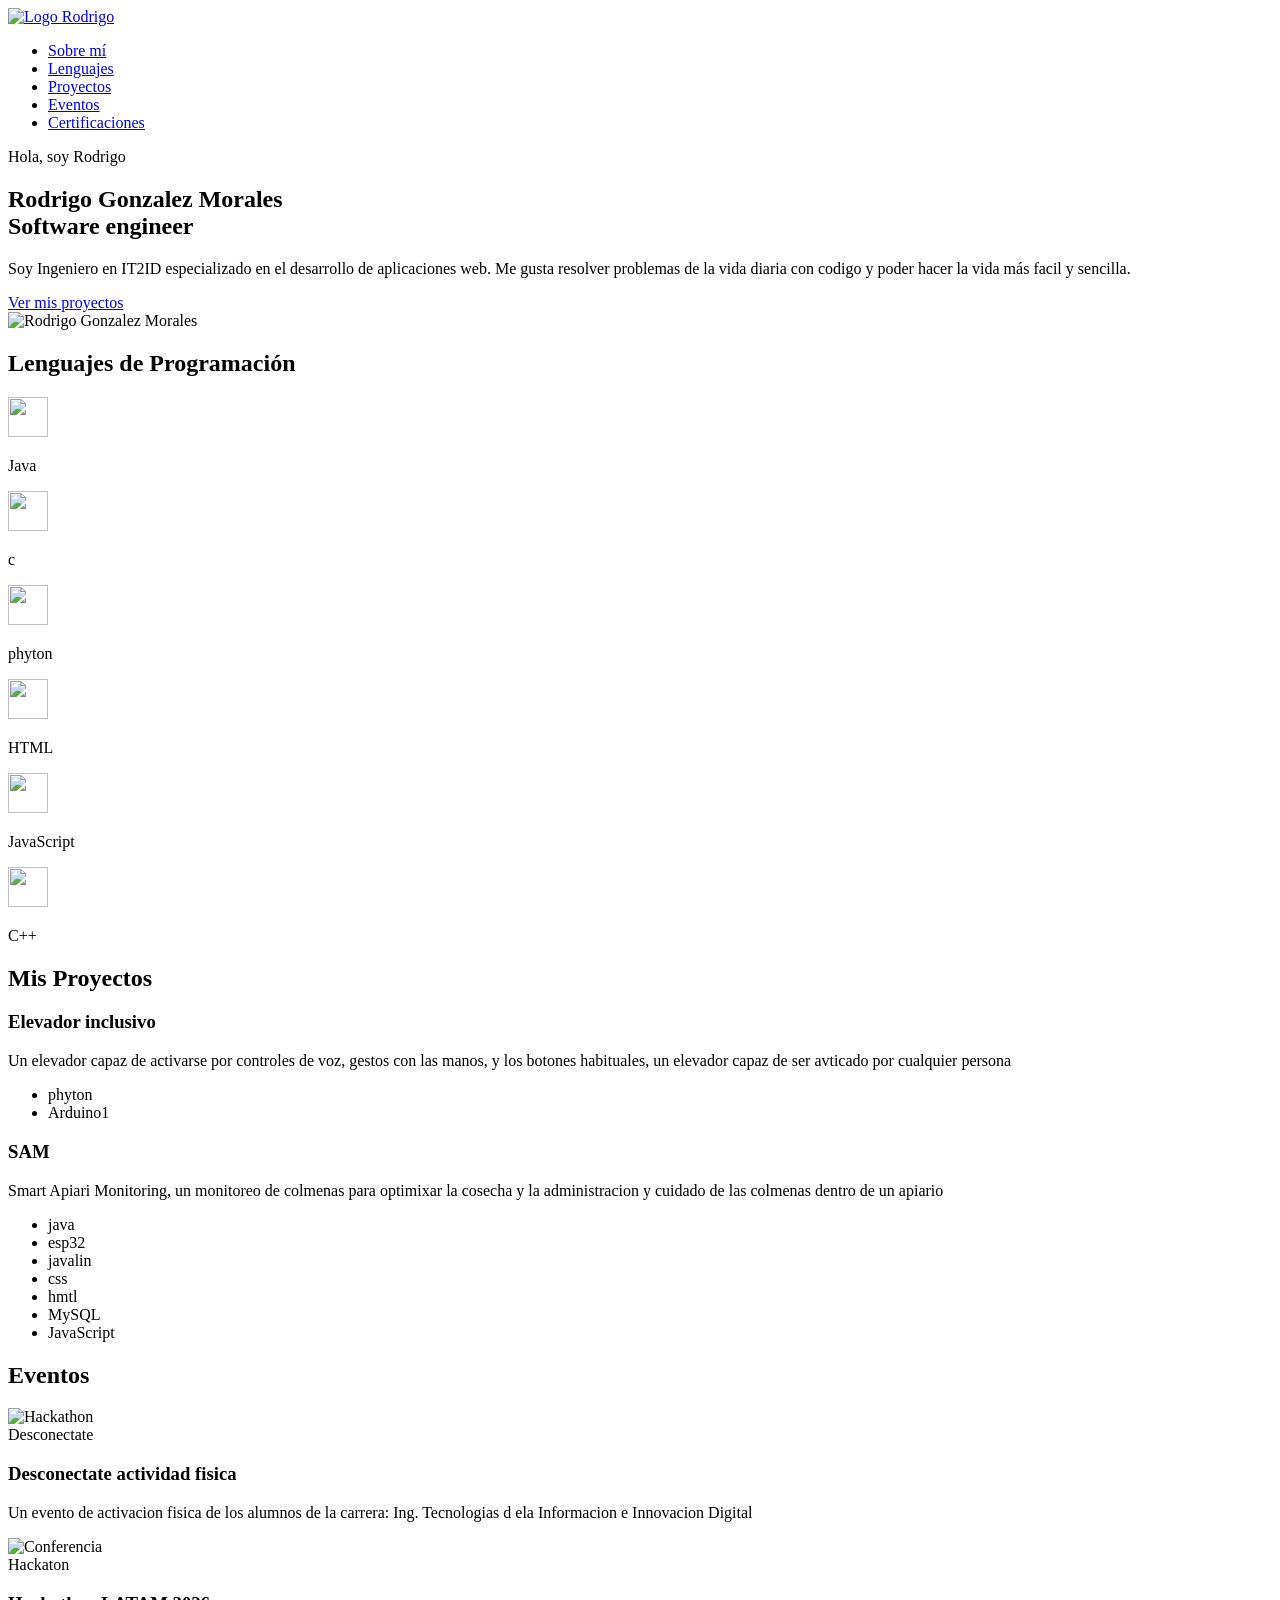
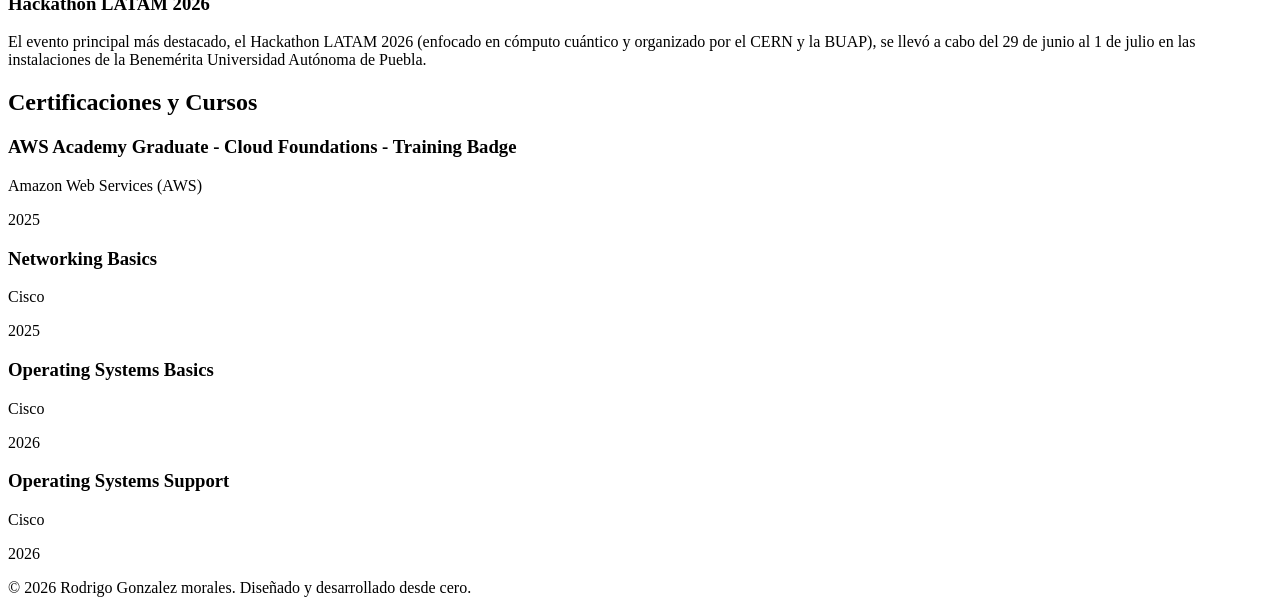
==== index.html @ cc357436 "para que funcione vercel" ====
<!DOCTYPE html>
<html lang="es">
<head>
    <meta charset="UTF-8">
    <meta name="viewport" content="width=device-width, initial-scale=1.0">
    <title>Pablo | Ingeniero en Sistemas</title>
    <link rel="stylesheet" href="../CSS/style.css">     
</head>
<body>

    <header>
        <nav class="nav-container">
            <a href="#" class="logo">
                <img src="../imagenes/Gemini_Generated_Image_tcnr0tcnr0tcnr0t.png" alt="Logo Rodrigo">
            </a>
            <ul class="nav-links">
                <li><a href="#sobre-mi">Sobre mí</a></li>
                <li><a href="#lenguajes">Lenguajes</a></li>
                <li><a href="#proyectos">Proyectos</a></li>
                <li><a href="#eventos">Eventos</a></li>
                <li><a href="#certificaciones">Certificaciones</a></li>
            </ul>
        </nav>
    </header>

    <section id="sobre-mi">
        <div class="sobre-mi-container">
            <div class="sobre-mi-texto">
                <p class="hero-sub">Hola, soy Rodrigo</p>
                <h1 class="hero-titulo">Rodrigo Gonzalez Morales<br>Software engineer</h1>
                <p class="hero-descripcion">
                    Soy Ingeniero en IT2ID especializado en el desarrollo de aplicaciones web. Me gusta resolver problemas de la vida diaria con codigo y poder hacer la vida más facil y sencilla.
                </p>
                <div>
                    <a href="#proyectos" class="btn-cta">Ver mis proyectos</a>
                </div>
            </div>
            
            <div class="sobre-mi-foto-wrapper">
                <div class="sobre-mi-foto-marco">
                    <img class="perfil-img" src="../imagenes/WhatsApp Image 2026-07-04 at 11.08.16 AM.jpeg" alt="Rodrigo Gonzalez Morales">
                </div>
            </div>
        </div>
    </section>

    <section id="lenguajes">
        <h2 class="titulo-seccion">Lenguajes de Programación</h2>
        <div class="skills-grid">
            <div class="skill-card">
                <img src="https://encrypted-tbn0.gstatic.com/images?q=tbn:ANd9GcTl7g3zW6LgVwFwBEseEulnRUMC0S-dK0Ft9VHE6eeG2g&s=10" alt="" width="40" height="40">
                <p>Java</p>
            </div>
            <div class="skill-card">
                <img src="https://upload.wikimedia.org/wikipedia/commons/1/19/C_Logo.png" alt="" width="40" height="40">
                <p>c</p>
            </div>
            <div class="skill-card">
                <img src="https://encrypted-tbn0.gstatic.com/images?q=tbn:ANd9GcQ9Ub56jwvdP6a5GLODWOdNf5m-d7QtrY2cC0GHf3qy4w&s=10" alt="" width="40" height="40">
                <p>phyton</p>
            </div>
            <div class="skill-card">
                <img src="https://icon2.cleanpng.com/20180614/xpb/kisspng-html5-video-web-development-cascading-style-sheets-social-developmnet-5b22567f7be971.3088426515289770235076.jpg" alt="" width="40" height="40">
                <p>HTML</p>
            </div>
            <div class="skill-card">
                <img src="https://icon2.cleanpng.com/20180810/ekz/11448a7a96ee808a3cdbaf0df9570976.webp" alt="" width="40" height="40">
                <p>JavaScript</p>
            </div>
            <div class="skill-card">
                <img src="https://encrypted-tbn0.gstatic.com/images?q=tbn:ANd9GcRqvcCDNirlmG2Jpn__oB0aakIRJJ1v7mKlabNovorEV7GA9IVYqbFXEdQ&s=10" alt="" width="40" height="40">
                <p>C++</p>
            </div>
            
        </div>
    </section>

    <section id="proyectos">
        <h2 class="titulo-seccion">Mis Proyectos</h2>
        <div class="proyectos-grid">
            <div class="proyecto-card">
                <div class="proyecto-info">
                    <h3 class="proyecto-titulo">Elevador inclusivo</h3>
                    <p class="proyecto-desc">Un elevador capaz de activarse por controles de voz, gestos con las manos, y los botones habituales, un elevador capaz de ser avticado por cualquier persona </p>
                    <ul class="proyecto-tech">
                        <li>phyton</li>
                        <li>Arduino1</li>
                    </ul>
                </div>
            </div>
            <div class="proyecto-card">
                <div class="proyecto-info">
                    <h3 class="proyecto-titulo">SAM</h3>
                    <p class="proyecto-desc">Smart Apiari Monitoring, un monitoreo de colmenas para optimixar la cosecha y la administracion y cuidado de las colmenas dentro de un apiario</p>
                    <ul class="proyecto-tech">
                        <li>java</li>
                        <li>esp32</li>
                        <li>javalin</li>
                        <li>css</li>
                        <li>hmtl</li>
                        <li>MySQL</li>
                        <li>JavaScript</li>
                    </ul>
                </div>
            </div>
        </div>
    </section>

    <section id="eventos">
        <h2 class="titulo-seccion">Eventos</h2>
        <div class="eventos-grid">
            <div class="evento-card">
                <div class="evento-contenedor-img">
                    <img class="evento-img" src="https://encrypted-tbn0.gstatic.com/images?q=tbn:ANd9GcTiPagULmo3qhof_WCLqH92sdyxYZMV1vGITYrQz64Ka9nwi-ul3U_QhUPL&s=10" alt="Hackathon">
                </div>
                <div class="evento-info">
                    <span class="evento-tag">Desconectate</span>
                    <h3 class="evento-titulo">Desconectate actividad fisica</h3>
                    <p class="evento-desc">Un evento de activacion fisica de los alumnos de la carrera: Ing. Tecnologias d ela Informacion e Innovacion Digital</p>
                </div>
            </div>
            <div class="evento-card">
                <div class="evento-contenedor-img">
                    <img class="evento-img" src="https://www.talent-network.org/wp-content/uploads/2025/02/tl-mx-25-stage-genius-arena-hackahton-banner-hd.jpg" alt="Conferencia">
                </div>
                <div class="evento-info">
                    <span class="evento-tag">Hackaton</span>
                    <h3 class="evento-titulo"> Hackathon LATAM 2026</h3>
                    <p class="evento-desc">El evento principal más destacado, el Hackathon LATAM 2026 (enfocado en cómputo cuántico y organizado por el CERN y la BUAP), se llevó a cabo del 29 de junio al 1 de julio en las instalaciones de la Benemérita Universidad Autónoma de Puebla.</p>
                </div>
            </div>
        </div>
    </section>

    <section id="certificaciones">
        <h2 class="titulo-seccion">Certificaciones y Cursos</h2>
        <div class="cert-lista">
            <div class="cert-item">
                <div class="cert-info">
                    <h3>AWS Academy Graduate - Cloud Foundations - Training Badge</h3>
                    <p>Amazon Web Services (AWS)</p>
                </div>
                <div class="cert-fecha">2025</div>
            </div>
            <div class="cert-item">
                <div class="cert-info">
                    <h3>Networking Basics</h3>
                    <p>Cisco</p>
                </div>
                <div class="cert-fecha">2025</div>
            </div>
            <div class="cert-item">
                <div class="cert-info">
                    <h3>Operating Systems Basics</h3>
                    <p>Cisco</p>
                </div>
                <div class="cert-fecha">2026</div>
            </div>
            <div class="cert-item">
                <div class="cert-info">
                    <h3>Operating Systems Support</h3>
                    <p>Cisco</p>
                </div>
                <div class="cert-fecha">2026</div>
            </div>
        </div>
    </section>

    <footer>
        <p>&copy; 2026 Rodrigo Gonzalez morales. Diseñado y desarrollado desde cero.</p>
    </footer>

</body>
</html>
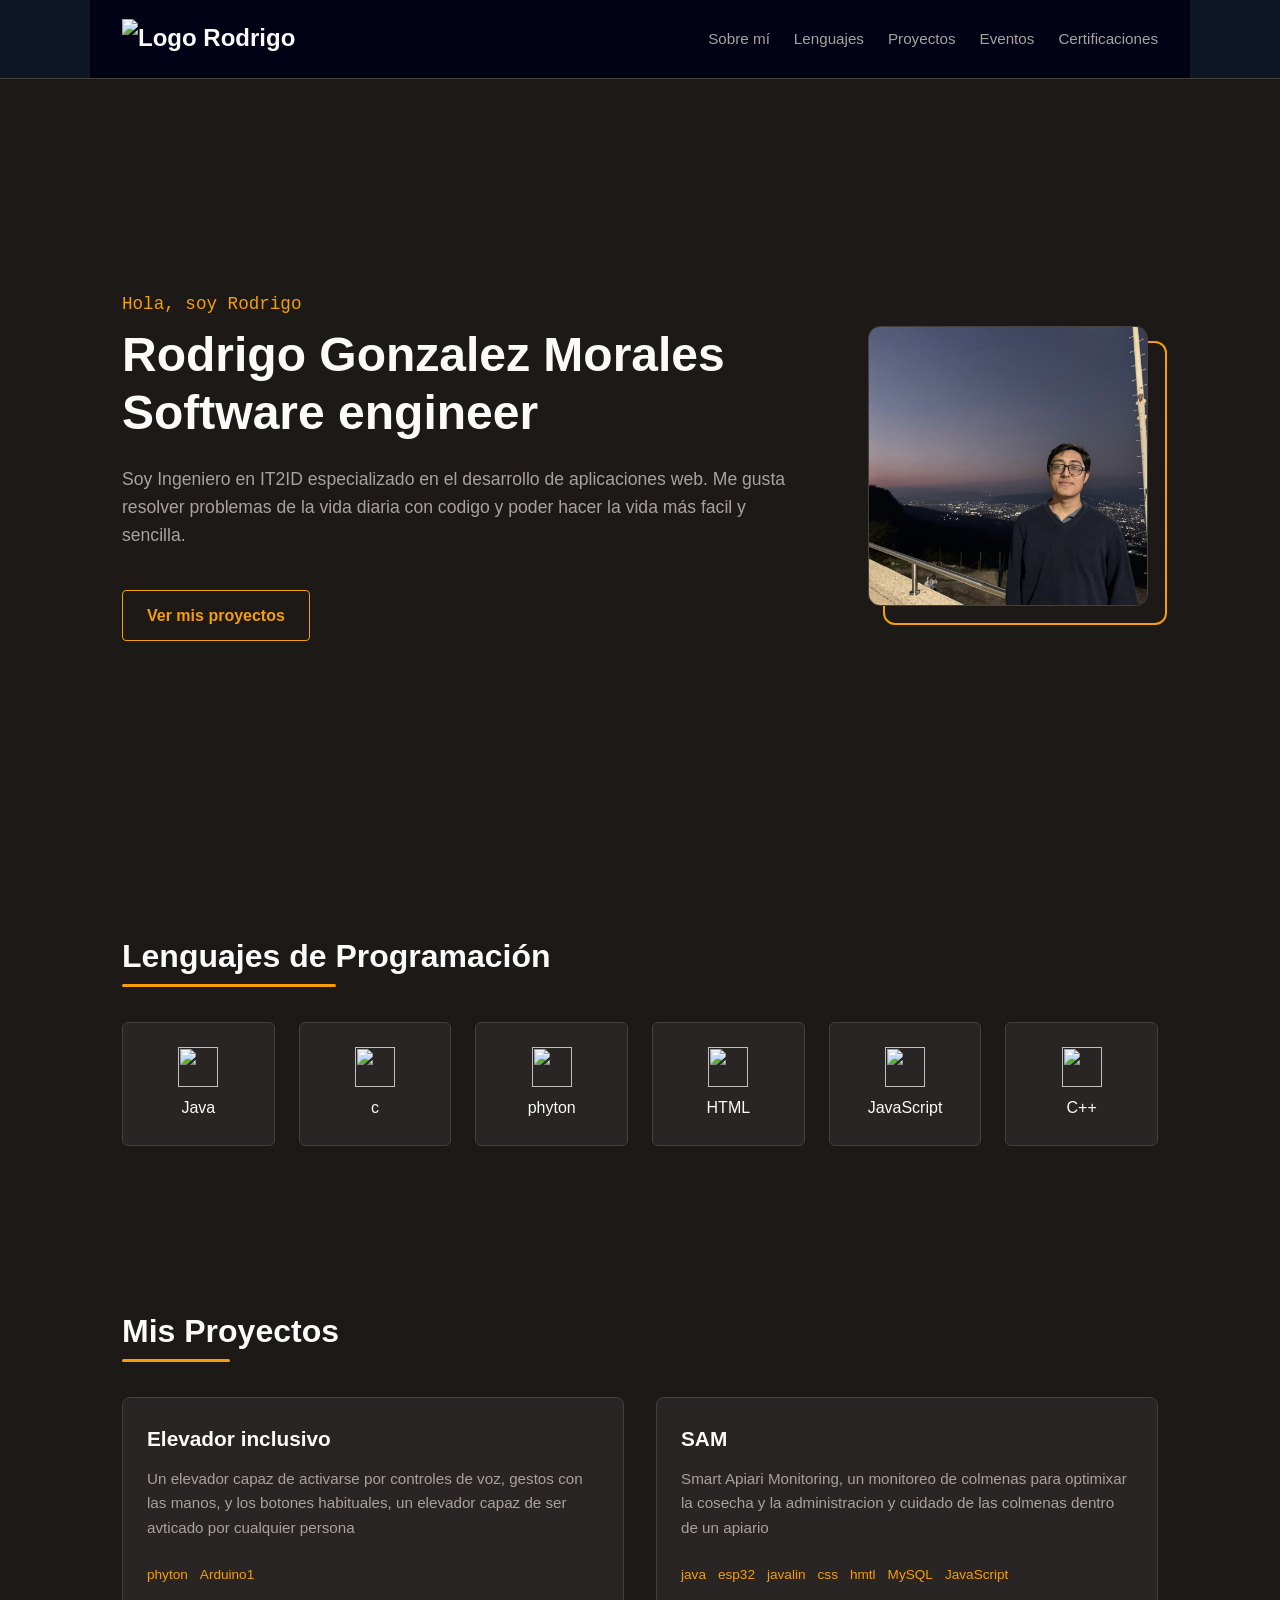
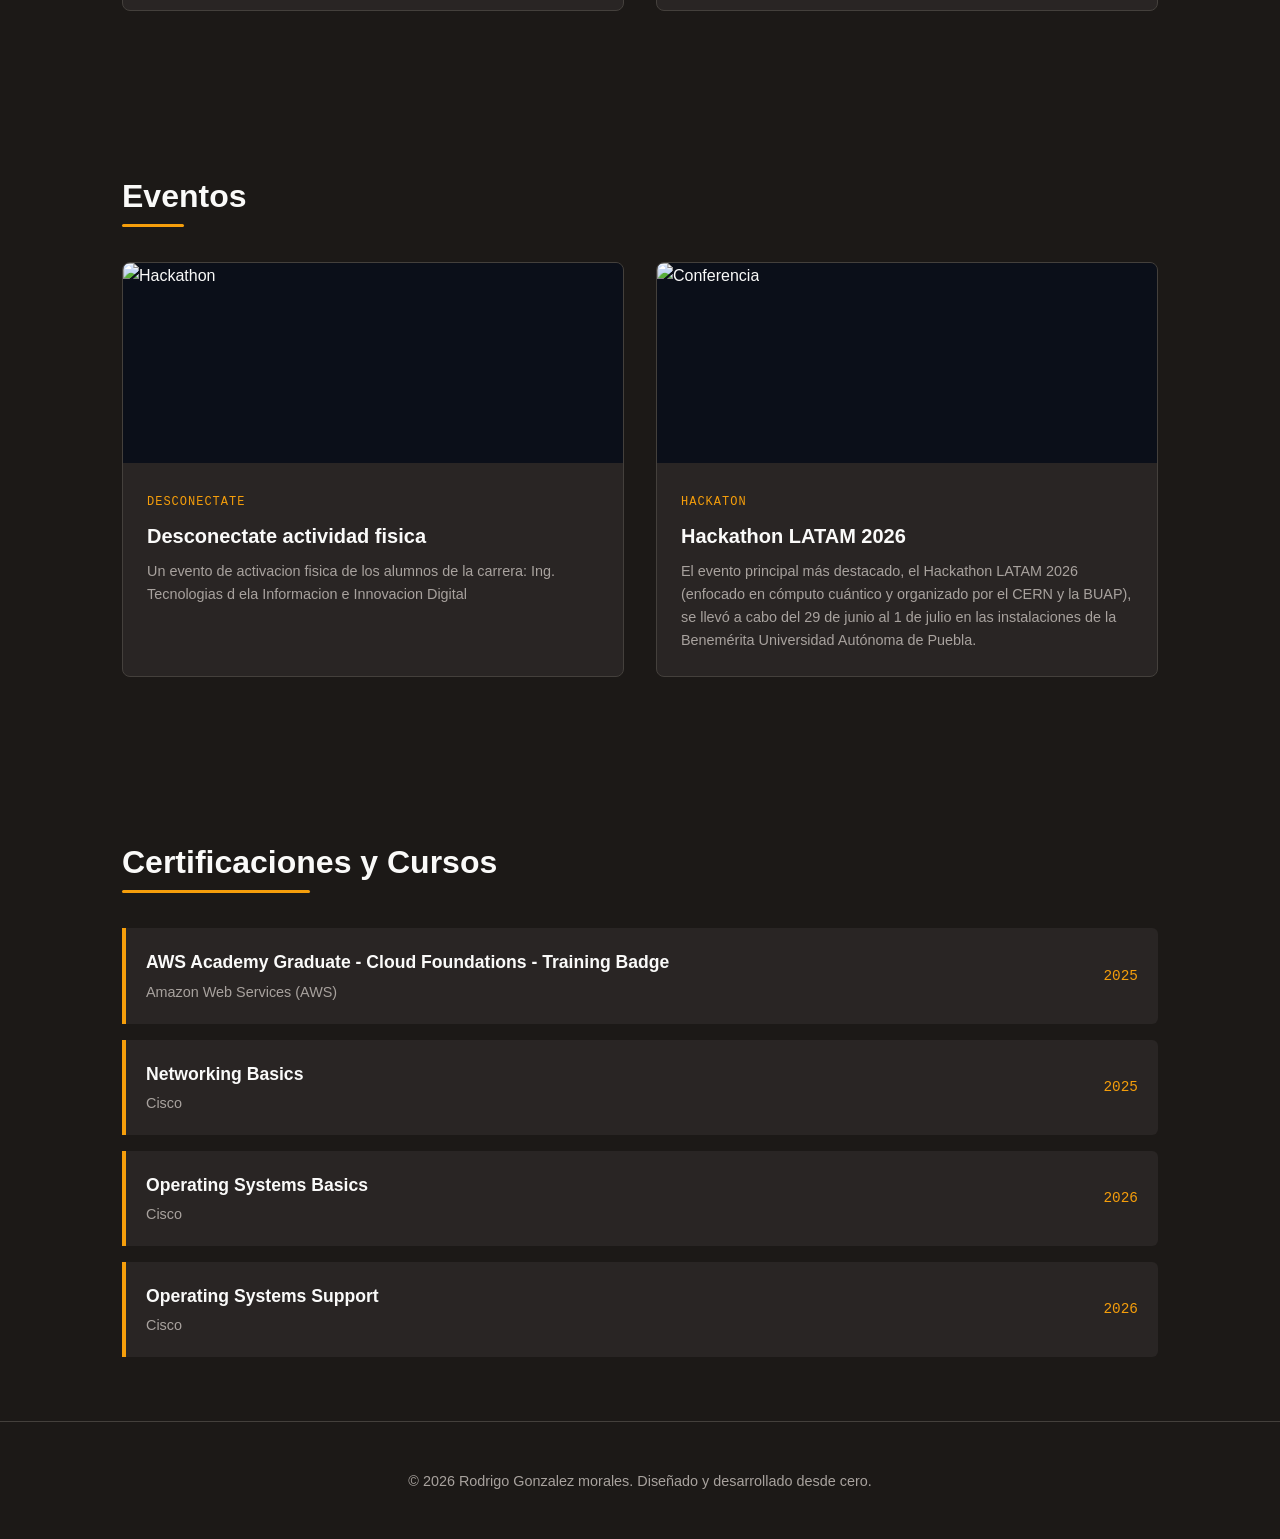
==== commit e1287c86: "vercel ya" ====
--- a/index.html
+++ b/index.html
@@ -4,7 +4,7 @@
     <meta charset="UTF-8">
     <meta name="viewport" content="width=device-width, initial-scale=1.0">
     <title>Pablo | Ingeniero en Sistemas</title>
-    <link rel="stylesheet" href="../CSS/style.css">     
+    <link rel="stylesheet" href="style.css">     
 </head>
 <body>
 
@@ -38,7 +38,7 @@
             
             <div class="sobre-mi-foto-wrapper">
                 <div class="sobre-mi-foto-marco">
-                    <img class="perfil-img" src="../imagenes/WhatsApp Image 2026-07-04 at 11.08.16 AM.jpeg" alt="Rodrigo Gonzalez Morales">
+                    <img class="perfil-img" src="WhatsApp Image 2026-07-04 at 11.08.16 AM.jpeg" alt="Rodrigo Gonzalez Morales">
                 </div>
             </div>
         </div>
--- a/style.css
+++ b/style.css
@@ -0,0 +1,451 @@
+ /* --- VARIABLES Y RESET --- */
+        :root {
+            --bg-principal: #1c1917; /* Slate 900 */
+            --bg-secundario: #292524; /* Slate 800 */
+            --texto-principal: #fafaf9; /* Slate 50 */
+            --texto-secundario: #a8a29e; /* Slate 400 */
+            --acento: #f59e0b; /* Sky 400 (Azul tech) */
+            --acento-hover: #d97706;
+            --borde: #44403c;
+        }
+
+        * {
+            margin: 0;
+            padding: 0;
+            box-sizing: border-box;
+            font-family: 'Segoe UI', -apple-system, BlinkMacSystemFont, Roboto, sans-serif;
+        }
+
+        html {
+            scroll-behavior: smooth;
+        }
+
+        body {
+            background-color: var(--bg-principal);
+            color: var(--texto-principal);
+            line-height: 1.6;
+        }
+
+        /* --- HEADER / NAV RESPONSIVE --- */
+        header {
+            position: fixed;
+            top: 0;
+            width: 100%;
+            background-color: rgba(15, 23, 42, 0.9);
+            backdrop-filter: blur(8px);
+            border-bottom: 1px solid var(--borde);
+            z-index: 1000;
+        }
+
+        .nav-container {
+            max-width: 1100px;
+            margin: 0 auto;
+            display: flex;
+            justify-content: space-between;
+            align-items: center;
+            padding: 1.2rem 2rem;
+            background-color: #010215;
+        }
+
+        .logo {
+            font-weight: 750;
+            font-size: 1.5rem;
+            color: var(--texto-principal);
+            text-decoration: none;
+        }
+
+        .logo img{
+            height: 40px;      
+            width: auto;      
+            display: block; 
+        }
+
+        .logo span {
+            color: var(--acento);
+        }
+
+        .nav-links {
+            display: flex;
+            list-style: none;
+            gap: 1.5rem;
+        }
+
+        .nav-links a {
+            color: var(--texto-secundario);
+            text-decoration: none;
+            font-size: 0.95rem;
+            transition: color 0.3s;
+        }
+
+        .nav-links a:hover {
+            color: var(--acento);
+        }
+
+        /* --- ESTILOS GENERALES DE SECCIÓN --- */
+        section {
+            padding: 6rem 2rem 4rem 2rem;
+            max-width: 1100px;
+            margin: 0 auto;
+        }
+
+        .titulo-seccion {
+            font-size: 2rem;
+            margin-bottom: 2.5rem;
+            position: relative;
+            display: inline-block;
+        }
+
+        .titulo-seccion::after {
+            content: '';
+            position: absolute;
+            left: 0;
+            bottom: -5px;
+            width: 50%;
+            height: 3px;
+            background-color: var(--acento);
+            border-radius: 2px;
+        }
+
+        /* --- SOBRE MÍ (HERO CON FOTO RESTRUCTURADO) --- */
+        .sobre-mi-container {
+            display: flex;
+            align-items: center;
+            justify-content: space-between;
+            gap: 3rem;
+            min-height: 75vh;
+            padding-top: 4rem;
+        }
+
+        .sobre-mi-texto {
+            flex: 1;
+        }
+
+        .hero-sub {
+            color: var(--acento);
+            font-size: 1.1rem;
+            font-family: monospace;
+            margin-bottom: 0.5rem;
+        }
+
+        .hero-titulo {
+            font-size: 3rem;
+            line-height: 1.2;
+            margin-bottom: 1.5rem;
+        }
+
+        .hero-descripcion {
+            color: var(--texto-secundario);
+            font-size: 1.1rem;
+            margin-bottom: 2.5rem;
+        }
+
+        .btn-cta {
+            display: inline-block;
+            background-color: transparent;
+            color: var(--acento);
+            border: 1px solid var(--acento);
+            padding: 0.75rem 1.5rem;
+            border-radius: 4px;
+            text-decoration: none;
+            font-weight: 600;
+            transition: all 0.3s ease;
+        }
+
+        .btn-cta:hover {
+            background-color: rgba(56, 189, 248, 0.1);
+            transform: translateY(-2px);
+        }
+
+        /* Contenedor de la Foto de Perfil */
+        .sobre-mi-foto-wrapper {
+            flex: 0 0 300px;
+            display: flex;
+            justify-content: center;
+        }
+
+        .sobre-mi-foto-marco {
+            position: relative;
+            width: 280px;
+            height: 280px;
+            border-radius: 12px;
+        }
+
+        /* Efecto de borde flotante muy estilo dev */
+        .sobre-mi-foto-marco::after {
+            content: '';
+            position: absolute;
+            top: 15px;
+            left: 15px;
+            width: 100%;
+            height: 100%;
+            border: 2px solid var(--acento);
+            border-radius: 12px;
+            z-index: 1;
+            transition: all 0.3s ease;
+        }
+
+        .sobre-mi-foto-marco:hover::after {
+            top: 8px;
+            left: 8px;
+        }
+
+        .perfil-img {
+            width: 100%;
+            height: 100%;
+            object-fit: cover;
+            border-radius: 12px;
+            position: relative;
+            z-index: 2;
+            background-color: var(--bg-secundario);
+            border: 1px solid var(--borde);
+            filter: grayscale(20%);
+            transition: filter 0.3s ease;
+        }
+
+        .sobre-mi-foto-marco:hover .perfil-img {
+            filter: grayscale(0%);
+        }
+
+        /* --- LENGUAJES DE PROGRAMACIÓN --- */
+        .skills-grid {
+            display: grid;
+            grid-template-columns: repeat(auto-fill, minmax(140px, 1fr));
+            gap: 1.5rem;
+        }
+
+        .skill-card {
+            background-color: var(--bg-secundario);
+            border: 1px solid var(--borde);
+            padding: 1.5rem;
+            border-radius: 6px;
+            text-align: center;
+            font-family: monospace;
+            transition: transform 0.3s, border-color 0.3s;
+        }
+
+        .skill-card:hover {
+            transform: translateY(-5px);
+            border-color: var(--acento);
+        }
+
+        .skill-card icon {
+            font-size: 2rem;
+            display: block;
+            margin-bottom: 0.5rem;
+        }
+
+        /* --- PROYECTOS --- */
+        .proyectos-grid {
+            display: grid;
+            grid-template-columns: repeat(auto-fit, minmax(300px, 1fr));
+            gap: 2rem;
+        }
+
+        .proyecto-card {
+            background-color: var(--bg-secundario);
+            border: 1px solid var(--borde);
+            border-radius: 8px;
+            overflow: hidden;
+            display: flex;
+            flex-direction: column;
+            transition: transform 0.3s;
+        }
+
+        .proyecto-card:hover {
+            transform: translateY(-5px);
+        }
+
+        .proyecto-info {
+            padding: 1.5rem;
+            display: flex;
+            flex-direction: column;
+            flex-grow: 1;
+        }
+
+        .proyecto-titulo {
+            font-size: 1.3rem;
+            margin-bottom: 0.75rem;
+        }
+
+        .proyecto-desc {
+            color: var(--texto-secundario);
+            font-size: 0.95rem;
+            margin-bottom: 1.5rem;
+            flex-grow: 1;
+        }
+
+        .proyecto-tech {
+            list-style: none;
+            display: flex;
+            flex-wrap: wrap;
+            gap: 0.75rem;
+            font-family: monospace;
+            font-size: 0.85rem;
+            color: var(--acento);
+        }
+
+        /* --- EVENTOS --- */
+        .eventos-grid {
+            display: grid;
+            grid-template-columns: repeat(auto-fit, minmax(300px, 1fr));
+            gap: 2rem;
+        }
+
+        .evento-card {
+            background-color: var(--bg-secundario);
+            border: 1px solid var(--borde);
+            border-radius: 8px;
+            overflow: hidden;
+            transition: transform 0.3s, border-color 0.3s;
+        }
+
+        .evento-card:hover {
+            transform: translateY(-5px);
+            border-color: var(--acento);
+        }
+
+        .evento-contenedor-img {
+            width: 100%;
+            height: 200px;
+            overflow: hidden;
+            background-color: #0b0f19;
+        }
+
+        .evento-img {
+            width: 100%;
+            height: 100%;
+            object-fit: cover;
+            transition: transform 0.5s ease;
+        }
+
+        .evento-card:hover .evento-img {
+            transform: scale(1.05);
+        }
+
+        .evento-info {
+            padding: 1.5rem;
+        }
+
+        .evento-tag {
+            display: inline-block;
+            font-family: monospace;
+            font-size: 0.75rem;
+            color: var(--acento);
+            text-transform: uppercase;
+            letter-spacing: 1px;
+            margin-bottom: 0.5rem;
+        }
+
+        .evento-titulo {
+            font-size: 1.25rem;
+            margin-bottom: 0.5rem;
+        }
+
+        .evento-desc {
+            color: var(--texto-secundario);
+            font-size: 0.9rem;
+        }
+
+        /* --- CERTIFICACIONES --- */
+        .cert-lista {
+            display: flex;
+            flex-direction: column;
+            gap: 1rem;
+        }
+
+        .cert-item {
+            background-color: var(--bg-secundario);
+            border-left: 4px solid var(--acento);
+            padding: 1.25rem;
+            display: flex;
+            justify-content: space-between;
+            align-items: center;
+            border-radius: 0 6px 6px 0;
+        }
+
+        .cert-info h3 {
+            font-size: 1.1rem;
+            margin-bottom: 0.25rem;
+        }
+
+        .cert-info p {
+            color: var(--texto-secundario);
+            font-size: 0.9rem;
+        }
+
+        .cert-fecha {
+            font-family: monospace;
+            color: var(--acento);
+            font-size: 0.9rem;
+        }
+
+        /* --- FOOTER --- */
+        footer {
+            text-align: center;
+            padding: 3rem 2rem;
+            border-top: 1px solid var(--borde);
+            color: var(--texto-secundario);
+            font-size: 0.9rem;
+        }
+
+        /* --- MEDIA QUERIES (RESPONSIVE DESIGN) --- */
+        
+        /* Tablets y móviles grandes */
+        @media (max-width: 900px) {
+            .sobre-mi-container {
+                flex-direction: column-reverse; /* La foto se posiciona arriba del texto en móviles */
+                text-align: center;
+                gap: 2rem;
+                padding-top: 6rem;
+            }
+
+            .hero-titulo {
+                font-size: 2.5rem;
+            }
+
+            .sobre-mi-foto-wrapper {
+                flex: initial;
+            }
+
+            .sobre-mi-foto-marco::after {
+                display: none; /* Simplificamos el efecto en pantallas táctiles */
+            }
+        }
+
+        /* Móviles pequeños */
+        @media (max-width: 600px) {
+            header {
+                position: absolute; /* Evita ocupar espacio útil fijo en pantallas muy pequeñas */
+            }
+
+            .nav-container {
+                flex-direction: column;
+                gap: 1rem;
+                padding: 1rem;
+            }
+
+            .nav-links {
+                gap: 1rem;
+                flex-wrap: wrap;
+                justify-content: center;
+            }
+
+            section {
+                padding: 4rem 1.2rem 2rem 1.2rem;
+            }
+
+            .hero-titulo {
+                font-size: 2rem;
+            }
+
+            .sobre-mi-foto-marco {
+                width: 200px;
+                height: 200px;
+            }
+
+            .cert-item {
+                flex-direction: column;
+                align-items: flex-start;
+                gap: 0.5rem;
+            }
+        }
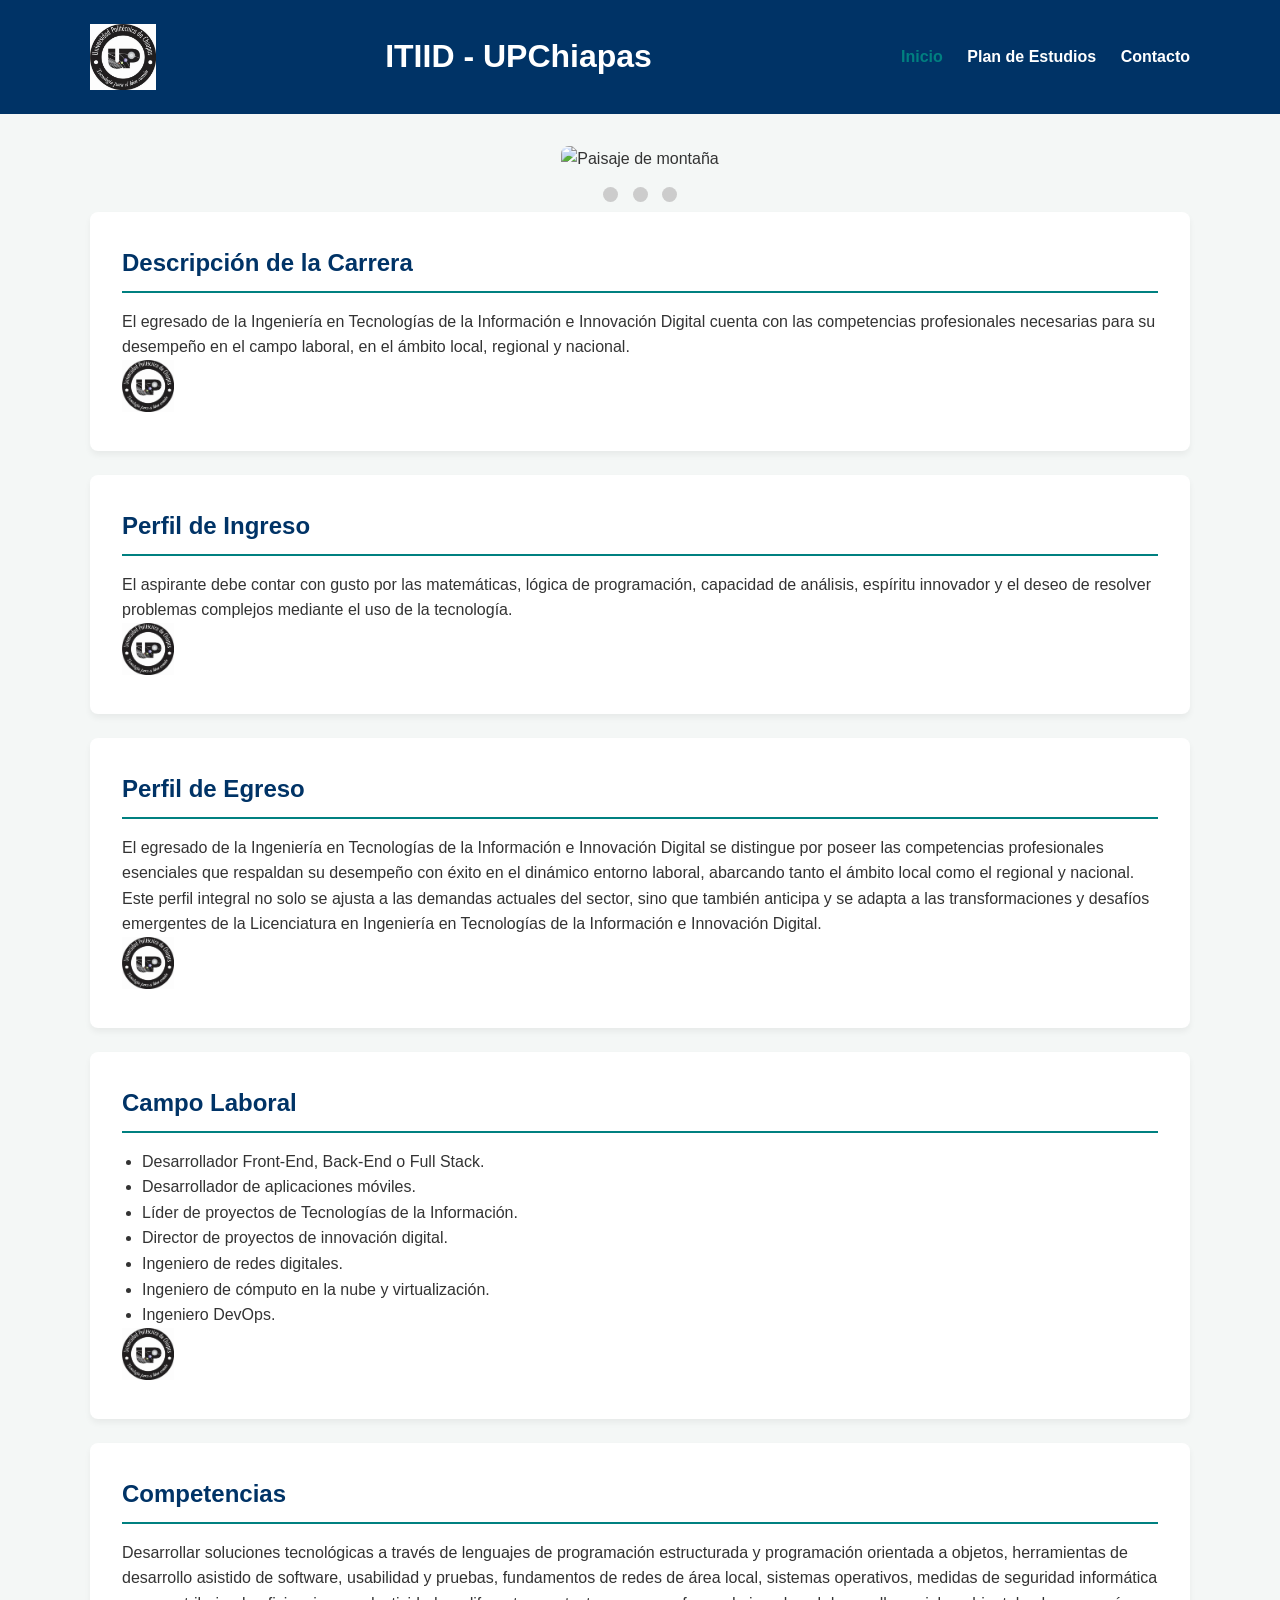
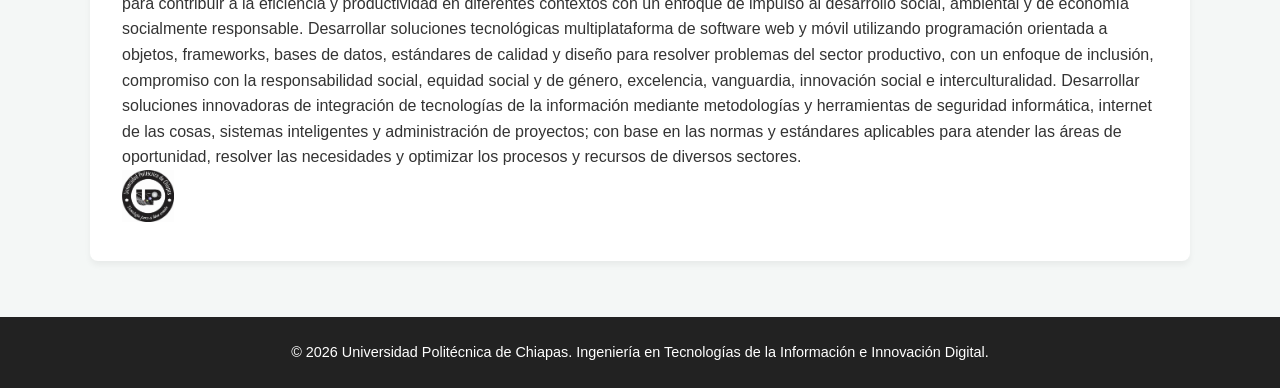
==== commit b78cf826: "paginaWEB" ====
--- a/index.html
+++ b/index.html
@@ -3,172 +3,98 @@
 <head>
     <meta charset="UTF-8">
     <meta name="viewport" content="width=device-width, initial-scale=1.0">
-    <title>Pablo | Ingeniero en Sistemas</title>
-    <link rel="stylesheet" href="style.css">     
+    <title>Ingeniería en Tecnologías de la Información e Innovación Digital | UPChiapas</title>
+    <link rel="stylesheet" href="CSS/styles.css">
 </head>
 <body>
 
-    <header>
-        <nav class="nav-container">
-            <a href="#" class="logo">
-                <img src="../imagenes/Gemini_Generated_Image_tcnr0tcnr0tcnr0t.png" alt="Logo Rodrigo">
-            </a>
-            <ul class="nav-links">
-                <li><a href="#sobre-mi">Sobre mí</a></li>
-                <li><a href="#lenguajes">Lenguajes</a></li>
-                <li><a href="#proyectos">Proyectos</a></li>
-                <li><a href="#eventos">Eventos</a></li>
-                <li><a href="#certificaciones">Certificaciones</a></li>
-            </ul>
-        </nav>
+
+    <header class="main-header">
+        <div class="container">
+            <img src="imagenes/logo-universidad-politecnica-de-chiapas.webp" alt="">
+            <h1>ITIID - UPChiapas</h1>
+            <nav class="main-nav">
+                <a href="index.html" class="active">Inicio</a>
+                <a href="pages/plan-estudios.html">Plan de Estudios</a>
+                <a href="pages/contacto.html">Contacto</a>
+            </nav>
+        </div>
     </header>
 
-    <section id="sobre-mi">
-        <div class="sobre-mi-container">
-            <div class="sobre-mi-texto">
-                <p class="hero-sub">Hola, soy Rodrigo</p>
-                <h1 class="hero-titulo">Rodrigo Gonzalez Morales<br>Software engineer</h1>
-                <p class="hero-descripcion">
-                    Soy Ingeniero en IT2ID especializado en el desarrollo de aplicaciones web. Me gusta resolver problemas de la vida diaria con codigo y poder hacer la vida más facil y sencilla.
-                </p>
-                <div>
-                    <a href="#proyectos" class="btn-cta">Ver mis proyectos</a>
-                </div>
-            </div>
+    <main class="container">
+
+        <div class="contenedor-carrusel">
+  <div class="carrusel">
+    <div class="item-carrusel" id="img1">
+      <img src="https://www.researchgate.net/publication/317713311/figure/fig1/AS:507617919619072@1498036951746/FIGURA-1-Entrada-principal-de-la-UPChiapas.png" alt="Paisaje de montaña">
+    </div>
+    <div class="item-carrusel" id="img2">
+      <img src="https://encrypted-tbn0.gstatic.com/images?q=tbn:ANd9GcQ2U5oAueZ_QKDykcMLzBs7Xtcw1FubCbc4iZyXORbNRVhycWw-vbeMa_E&s=10" alt="Bosque y luz natural">
+    </div>
+    <div class="item-carrusel" id="img3">
+      <img src="https://encrypted-tbn0.gstatic.com/images?q=tbn:ANd9GcS-YP859bmInM6OwGMP7NwrC8Irpgms1jcRU9g_mNzu7Q&s" alt="Atardecer en el lago">
+    </div>
+     <div class="item-carrusel" id="img4">
+      <img src="https://api.upchiapas.edu.mx/images/5085/0f9eaffab4afb158500df72feac1f647c62f669b.jpg" alt="Atardecer en el lago">
+    </div>
+  </div>
+
+  <div class="navegacion-carrusel">
+    <a href="#img1">1</a>
+    <a href="#img2">2</a>
+    <a href="#img3">3</a>
+  </div>
+</div>
+
+
+        <section class="info-section">
             
-            <div class="sobre-mi-foto-wrapper">
-                <div class="sobre-mi-foto-marco">
-                    <img class="perfil-img" src="WhatsApp Image 2026-07-04 at 11.08.16 AM.jpeg" alt="Rodrigo Gonzalez Morales">
-                </div>
-            </div>
-        </div>
-    </section>
+            <h2>Descripción de la Carrera</h2>
+            <p>El egresado de la Ingeniería en Tecnologías de la Información e Innovación Digital cuenta con las competencias profesionales necesarias para su desempeño en el campo laboral, en el ámbito local, regional y nacional.</p>
+            <img src="imagenes/logo-universidad-politecnica-de-chiapas.webp" alt="">
+        </section>
 
-    <section id="lenguajes">
-        <h2 class="titulo-seccion">Lenguajes de Programación</h2>
-        <div class="skills-grid">
-            <div class="skill-card">
-                <img src="https://encrypted-tbn0.gstatic.com/images?q=tbn:ANd9GcTl7g3zW6LgVwFwBEseEulnRUMC0S-dK0Ft9VHE6eeG2g&s=10" alt="" width="40" height="40">
-                <p>Java</p>
-            </div>
-            <div class="skill-card">
-                <img src="https://upload.wikimedia.org/wikipedia/commons/1/19/C_Logo.png" alt="" width="40" height="40">
-                <p>c</p>
-            </div>
-            <div class="skill-card">
-                <img src="https://encrypted-tbn0.gstatic.com/images?q=tbn:ANd9GcQ9Ub56jwvdP6a5GLODWOdNf5m-d7QtrY2cC0GHf3qy4w&s=10" alt="" width="40" height="40">
-                <p>phyton</p>
-            </div>
-            <div class="skill-card">
-                <img src="https://icon2.cleanpng.com/20180614/xpb/kisspng-html5-video-web-development-cascading-style-sheets-social-developmnet-5b22567f7be971.3088426515289770235076.jpg" alt="" width="40" height="40">
-                <p>HTML</p>
-            </div>
-            <div class="skill-card">
-                <img src="https://icon2.cleanpng.com/20180810/ekz/11448a7a96ee808a3cdbaf0df9570976.webp" alt="" width="40" height="40">
-                <p>JavaScript</p>
-            </div>
-            <div class="skill-card">
-                <img src="https://encrypted-tbn0.gstatic.com/images?q=tbn:ANd9GcRqvcCDNirlmG2Jpn__oB0aakIRJJ1v7mKlabNovorEV7GA9IVYqbFXEdQ&s=10" alt="" width="40" height="40">
-                <p>C++</p>
-            </div>
-            
-        </div>
-    </section>
+        <section class="info-section">
+            <h2>Perfil de Ingreso</h2>
+            <p>El aspirante debe contar con gusto por las matemáticas, lógica de programación, capacidad de análisis, espíritu innovador y el deseo de resolver problemas complejos mediante el uso de la tecnología.</p>
+            <img src="imagenes/logo-universidad-politecnica-de-chiapas.webp" alt="">
+        </section>
 
-    <section id="proyectos">
-        <h2 class="titulo-seccion">Mis Proyectos</h2>
-        <div class="proyectos-grid">
-            <div class="proyecto-card">
-                <div class="proyecto-info">
-                    <h3 class="proyecto-titulo">Elevador inclusivo</h3>
-                    <p class="proyecto-desc">Un elevador capaz de activarse por controles de voz, gestos con las manos, y los botones habituales, un elevador capaz de ser avticado por cualquier persona </p>
-                    <ul class="proyecto-tech">
-                        <li>phyton</li>
-                        <li>Arduino1</li>
-                    </ul>
-                </div>
-            </div>
-            <div class="proyecto-card">
-                <div class="proyecto-info">
-                    <h3 class="proyecto-titulo">SAM</h3>
-                    <p class="proyecto-desc">Smart Apiari Monitoring, un monitoreo de colmenas para optimixar la cosecha y la administracion y cuidado de las colmenas dentro de un apiario</p>
-                    <ul class="proyecto-tech">
-                        <li>java</li>
-                        <li>esp32</li>
-                        <li>javalin</li>
-                        <li>css</li>
-                        <li>hmtl</li>
-                        <li>MySQL</li>
-                        <li>JavaScript</li>
-                    </ul>
-                </div>
-            </div>
-        </div>
-    </section>
+        <section class="info-section">
+            <h2>Perfil de Egreso</h2>
+            <p>El egresado de la Ingeniería en Tecnologías de la Información e Innovación Digital se distingue por poseer las competencias profesionales esenciales que respaldan su desempeño con éxito en el dinámico entorno laboral, abarcando tanto el ámbito local como el regional y nacional. Este perfil integral no solo se ajusta a las demandas actuales del sector, sino que también anticipa y se adapta a las transformaciones y desafíos emergentes de la Licenciatura en Ingeniería en Tecnologías de la Información e Innovación Digital.</p>
+            <img src="imagenes/logo-universidad-politecnica-de-chiapas.webp" alt="">
+        </section>
 
-    <section id="eventos">
-        <h2 class="titulo-seccion">Eventos</h2>
-        <div class="eventos-grid">
-            <div class="evento-card">
-                <div class="evento-contenedor-img">
-                    <img class="evento-img" src="https://encrypted-tbn0.gstatic.com/images?q=tbn:ANd9GcTiPagULmo3qhof_WCLqH92sdyxYZMV1vGITYrQz64Ka9nwi-ul3U_QhUPL&s=10" alt="Hackathon">
-                </div>
-                <div class="evento-info">
-                    <span class="evento-tag">Desconectate</span>
-                    <h3 class="evento-titulo">Desconectate actividad fisica</h3>
-                    <p class="evento-desc">Un evento de activacion fisica de los alumnos de la carrera: Ing. Tecnologias d ela Informacion e Innovacion Digital</p>
-                </div>
-            </div>
-            <div class="evento-card">
-                <div class="evento-contenedor-img">
-                    <img class="evento-img" src="https://www.talent-network.org/wp-content/uploads/2025/02/tl-mx-25-stage-genius-arena-hackahton-banner-hd.jpg" alt="Conferencia">
-                </div>
-                <div class="evento-info">
-                    <span class="evento-tag">Hackaton</span>
-                    <h3 class="evento-titulo"> Hackathon LATAM 2026</h3>
-                    <p class="evento-desc">El evento principal más destacado, el Hackathon LATAM 2026 (enfocado en cómputo cuántico y organizado por el CERN y la BUAP), se llevó a cabo del 29 de junio al 1 de julio en las instalaciones de la Benemérita Universidad Autónoma de Puebla.</p>
-                </div>
-            </div>
-        </div>
-    </section>
+        <section class="info-section">
+            <h2>Campo Laboral</h2>
+            <ul>
+                <li>Desarrollador Front-End, Back-End o Full Stack.</li>
+                <li>Desarrollador de aplicaciones móviles.</li>
+                <li>Líder de proyectos de Tecnologías de la Información.</li>
+                <li>Director de proyectos de innovación digital.</li>
+                <li>Ingeniero de redes digitales.</li>
+                <li>Ingeniero de cómputo en la nube y virtualización.</li>
+                <li>Ingeniero DevOps.</li>
+            </ul>
+            <img src="imagenes/logo-universidad-politecnica-de-chiapas.webp" alt="">
+        </section>
 
-    <section id="certificaciones">
-        <h2 class="titulo-seccion">Certificaciones y Cursos</h2>
-        <div class="cert-lista">
-            <div class="cert-item">
-                <div class="cert-info">
-                    <h3>AWS Academy Graduate - Cloud Foundations - Training Badge</h3>
-                    <p>Amazon Web Services (AWS)</p>
-                </div>
-                <div class="cert-fecha">2025</div>
-            </div>
-            <div class="cert-item">
-                <div class="cert-info">
-                    <h3>Networking Basics</h3>
-                    <p>Cisco</p>
-                </div>
-                <div class="cert-fecha">2025</div>
-            </div>
-            <div class="cert-item">
-                <div class="cert-info">
-                    <h3>Operating Systems Basics</h3>
-                    <p>Cisco</p>
-                </div>
-                <div class="cert-fecha">2026</div>
-            </div>
-            <div class="cert-item">
-                <div class="cert-info">
-                    <h3>Operating Systems Support</h3>
-                    <p>Cisco</p>
-                </div>
-                <div class="cert-fecha">2026</div>
-            </div>
-        </div>
-    </section>
+        <section class="info-section">
+            <h2>Competencias</h2>
+            <p> Desarrollar soluciones tecnológicas a través de lenguajes de programación estructurada y programación orientada a objetos, herramientas de desarrollo asistido de software, usabilidad y pruebas, fundamentos de redes de área local, sistemas operativos, medidas de seguridad informática para contribuir a la eficiencia y productividad en diferentes contextos con un enfoque de impulso al desarrollo social, ambiental y de economía socialmente responsable.
 
-    <footer>
-        <p>&copy; 2026 Rodrigo Gonzalez morales. Diseñado y desarrollado desde cero.</p>
+Desarrollar soluciones tecnológicas multiplataforma de software web y móvil utilizando programación orientada a objetos, frameworks, bases de datos, estándares de calidad y diseño para resolver problemas del sector productivo, con un enfoque de inclusión, compromiso con la responsabilidad social, equidad social y de género, excelencia, vanguardia, innovación social e interculturalidad.
+
+Desarrollar soluciones innovadoras de integración de tecnologías de la información mediante metodologías y herramientas de seguridad informática, internet de las cosas, sistemas inteligentes y administración de proyectos; con base en las normas y estándares aplicables para atender las áreas de oportunidad, resolver las necesidades y optimizar los procesos y recursos de diversos sectores.</p>
+                <img src="imagenes/logo-universidad-politecnica-de-chiapas.webp" alt="">
+        </section>
+    </main>
+
+    <footer class="main-footer">
+        <p>&copy; 2026 Universidad Politécnica de Chiapas. Ingeniería en Tecnologías de la Información e Innovación Digital.</p>
     </footer>
 
+    <script src="/JS/script.js"></script>
 </body>
 </html>
--- a/CSS/styles.css
+++ b/CSS/styles.css
@@ -0,0 +1,222 @@
+:root {
+    --primary-color: #003366; /* Azul institucional */
+    --secondary-color: #008080; /* Teal/Innovación */
+    --light-bg: #f4f7f6;
+    --text-color: #333;
+    --white: #ffffff;
+}
+
+* {
+    box-sizing: border-box;
+    margin: 0;
+    padding: 0;
+    font-family: 'Segoe UI', Tahoma, Geneva, Verdana, sans-serif;
+}
+
+body {
+    background-color: var(--light-bg);
+    color: var(--text-color);
+    line-height: 1.6;
+    display: flex;
+    flex-direction: column;
+    min-height: 100vh;
+}
+
+.container {
+    width: 90%;
+    max-width: 1100px;
+    margin: 0 auto;
+}
+
+
+/* Header & Nav */
+.main-header {
+    background-color: var(--primary-color);
+    color: var(--white);
+    padding: 1.5rem 0;
+}
+
+
+.main-header .container {
+    display: flex;
+    justify-content: space-between;
+    align-items: center;
+    flex-wrap: wrap;
+}
+.main-header .container img{
+    height: 6%;
+    width: 6%;
+}
+
+.main-nav a {
+    color: var(--white);
+    text-decoration: none;
+    margin-left: 20px;
+    font-weight: bold;
+    transition: color 0.3s;
+}
+
+.main-nav a:hover, .main-nav a.active {
+    color: var(--secondary-color);
+}
+
+/* Secciones generales */
+main {
+    flex: 1;
+    padding: 2rem 0;
+}
+
+.info-section {
+    background: var(--white);
+    padding: 2rem;
+    margin-bottom: 1.5rem;
+    border-radius: 8px;
+    box-shadow: 0 4px 6px rgba(0,0,0,0.05);
+}
+
+.info-section h2 {
+    color: var(--primary-color);
+    margin-bottom: 1rem;
+    border-bottom: 2px solid var(--secondary-color);
+    padding-bottom: 0.5rem;
+}
+
+.info-section ul {
+    margin-left: 20px;
+}
+.info-section img{
+    height: 5%;
+    width: 5%;
+}
+
+/* Grid Plan de Estudios */
+.grid-plan {
+    display: grid;
+    grid-template-columns: repeat(auto-fit, minmax(250px, 1fr));
+    gap: 1.5rem;
+    margin-top: 1.5rem;
+}
+
+.cuatrimestre-card {
+    background: var(--light-bg);
+    padding: 1.5rem;
+    border-left: 5px solid var(--primary-color);
+    border-radius: 4px;
+}
+
+/* Formulario */
+.form-section {
+    background: var(--white);
+    padding: 2.5rem;
+    border-radius: 8px;
+    max-width: 600px;
+    margin: 0 auto;
+    box-shadow: 0 4px 6px rgba(0,0,0,0.05);
+}
+
+.form-group {
+    margin-bottom: 1.25rem;
+}
+
+.form-group label {
+    display: block;
+    margin-bottom: 0.5rem;
+    font-weight: bold;
+}
+
+.form-group input, .form-group textarea {
+    width: 100%;
+    padding: 0.75rem;
+    border: 1px solid #ccc;
+    border-radius: 4px;
+    font-size: 1rem;
+}
+
+.btn-submit {
+    background-color: var(--secondary-color);
+    color: var(--white);
+    padding: 0.75rem 1.5rem;
+    border: none;
+    border-radius: 4px;
+    cursor: pointer;
+    font-size: 1rem;
+    width: 100%;
+    transition: background 0.3s;
+}
+
+.btn-submit:hover {
+    background-color: var(--primary-color);
+}
+
+.hidden-message {
+    display: none;
+    margin-top: 1rem;
+    padding: 1rem;
+    border-radius: 4px;
+    text-align: center;
+}
+
+.success {
+    display: block;
+    background-color: #d4edda;
+    color: #155724;
+}
+
+/* Footer */
+.main-footer {
+    background-color: #222;
+    color: var(--white);
+    text-align: center;
+    padding: 1.5rem 0;
+    font-size: 0.9rem;
+}
+
+.contenedor-carrusel {
+  max-width: 600px;
+  margin: 0 auto;
+  text-align: center;
+}
+
+.carrusel {
+  display: flex;
+  overflow-x: auto;
+  scroll-behavior: smooth;
+  scroll-snap-type: x mandatory;
+  scrollbar-width: none; /* Oculta la barra de desplazamiento en Firefox */
+}
+
+/* Oculta la barra de desplazamiento en Chrome/Safari */
+.carrusel::-webkit-scrollbar {
+  display: none;
+}
+
+.item-carrusel {
+  flex: 0 0 100%;
+  scroll-snap-align: center;
+}
+
+.item-carrusel img {
+  width: 100%;
+  height: 400px;
+  object-fit: cover;
+  border-radius: 8px;
+}
+
+.navegacion-carrusel {
+  margin-top: 15px;
+}
+
+.navegacion-carrusel a {
+  display: inline-block;
+  width: 15px;
+  height: 15px;
+  background-color: #ccc;
+  border-radius: 50%;
+  margin: 0 5px;
+  text-indent: -9999px; /* Oculta el número dentro del punto */
+  transition: background-color 0.3s ease;
+}
+
+.navegacion-carrusel a:hover {
+  background-color: #333;
+}
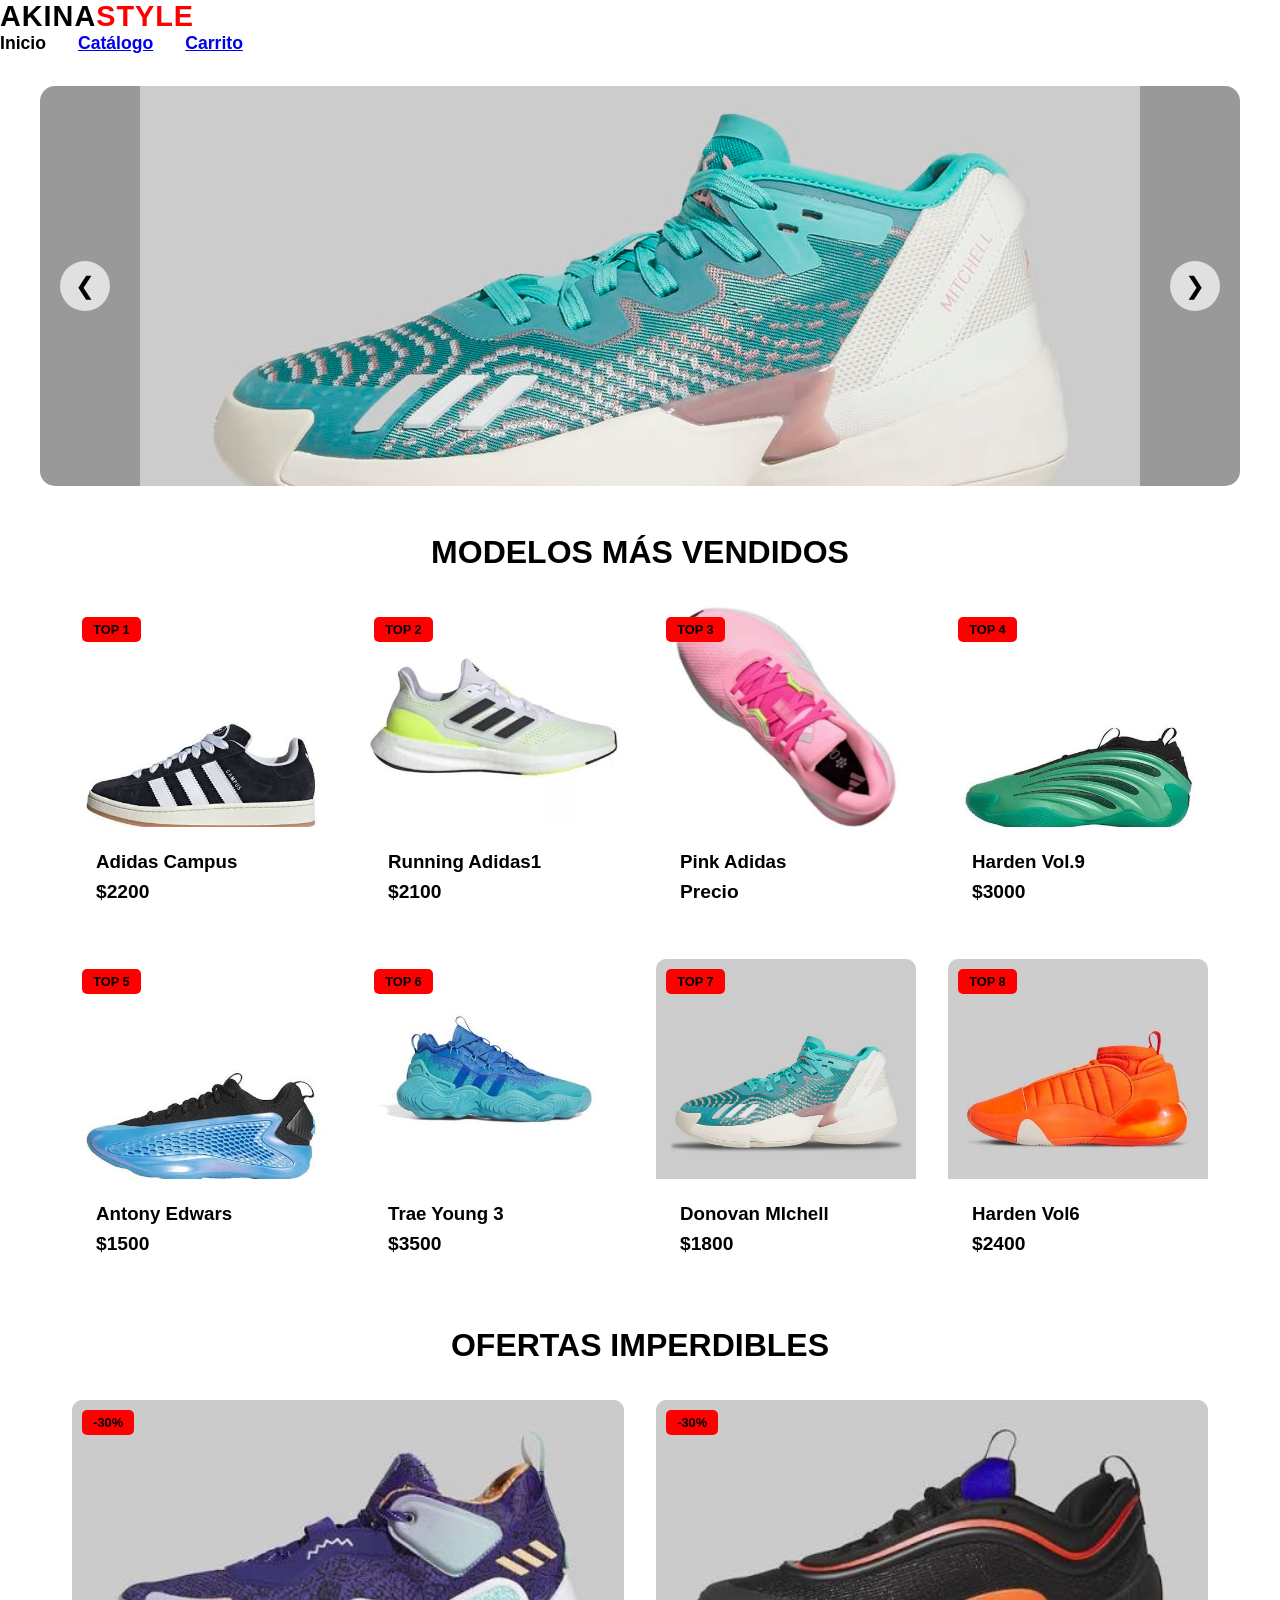
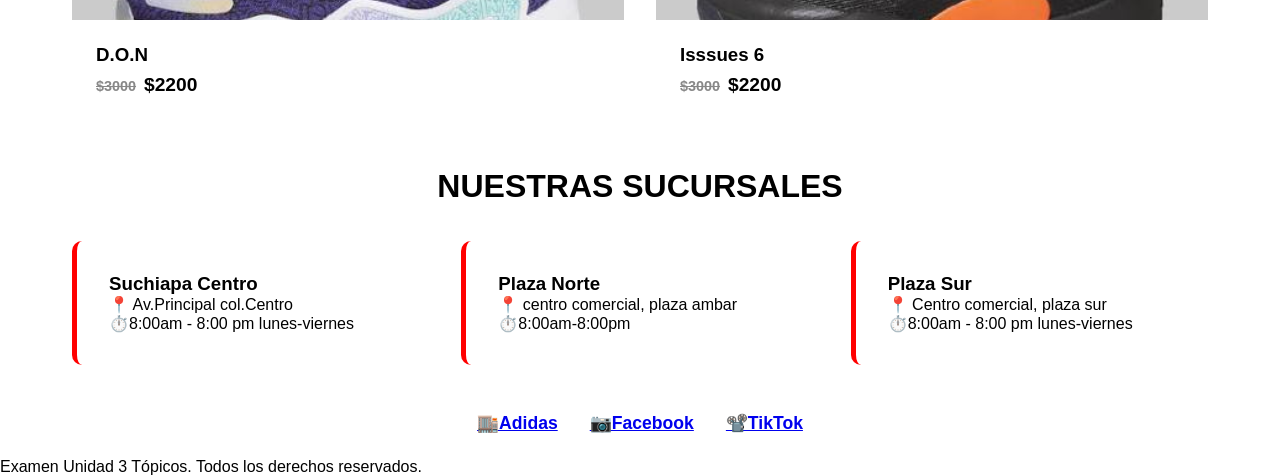
==== commit 4fc01cee: "examen topicos" ====
--- a/index.html
+++ b/index.html
@@ -3,98 +3,176 @@
 <head>
     <meta charset="UTF-8">
     <meta name="viewport" content="width=device-width, initial-scale=1.0">
-    <title>Ingeniería en Tecnologías de la Información e Innovación Digital | UPChiapas</title>
-    <link rel="stylesheet" href="CSS/styles.css">
+    <title>Tienda tenis- Inicio</title>
+    <link rel="stylesheet" href="./CSS/style.css">
 </head>
 <body>
 
-
-    <header class="main-header">
-        <div class="container">
-            <img src="imagenes/logo-universidad-politecnica-de-chiapas.webp" alt="">
-            <h1>ITIID - UPChiapas</h1>
-            <nav class="main-nav">
-                <a href="index.html" class="active">Inicio</a>
-                <a href="pages/plan-estudios.html">Plan de Estudios</a>
-                <a href="pages/contacto.html">Contacto</a>
-            </nav>
+    <header>
+        <div class="logo"><h1>AKINA<span>STYLE</span></h1>
+        
         </div>
+        <nav>
+            <ul>
+                <li><a>Inicio</a></li>
+                
+                <li><a href="./PAGINAS/pagina2.html">Catálogo</a></li>
+                <li><a href="./PAGINAS/carrito.html">Carrito</a></li>
+            </ul>
+        </nav>
     </header>
 
-    <main class="container">
-
-        <div class="contenedor-carrusel">
-  <div class="carrusel">
-    <div class="item-carrusel" id="img1">
-      <img src="https://www.researchgate.net/publication/317713311/figure/fig1/AS:507617919619072@1498036951746/FIGURA-1-Entrada-principal-de-la-UPChiapas.png" alt="Paisaje de montaña">
-    </div>
-    <div class="item-carrusel" id="img2">
-      <img src="https://encrypted-tbn0.gstatic.com/images?q=tbn:ANd9GcQ2U5oAueZ_QKDykcMLzBs7Xtcw1FubCbc4iZyXORbNRVhycWw-vbeMa_E&s=10" alt="Bosque y luz natural">
-    </div>
-    <div class="item-carrusel" id="img3">
-      <img src="https://encrypted-tbn0.gstatic.com/images?q=tbn:ANd9GcS-YP859bmInM6OwGMP7NwrC8Irpgms1jcRU9g_mNzu7Q&s" alt="Atardecer en el lago">
-    </div>
-     <div class="item-carrusel" id="img4">
-      <img src="https://api.upchiapas.edu.mx/images/5085/0f9eaffab4afb158500df72feac1f647c62f669b.jpg" alt="Atardecer en el lago">
-    </div>
-  </div>
-
-  <div class="navegacion-carrusel">
-    <a href="#img1">1</a>
-    <a href="#img2">2</a>
-    <a href="#img3">3</a>
-  </div>
-</div>
-
-
-        <section class="info-section">
-            
-            <h2>Descripción de la Carrera</h2>
-            <p>El egresado de la Ingeniería en Tecnologías de la Información e Innovación Digital cuenta con las competencias profesionales necesarias para su desempeño en el campo laboral, en el ámbito local, regional y nacional.</p>
-            <img src="imagenes/logo-universidad-politecnica-de-chiapas.webp" alt="">
+    <main>
+        <section>
+            <div class="carousel-container">
+                <button class="carousel-btn btn-prev" onclick="moveCarousel(-1)">&#10094;</button>
+                <div class="carousel-track" id="carouselTrack">
+                    
+                    <div class="carousel-slide">
+                        <img src="./IMAGENES/donovan.jpg" alt="Nuevos Air Max Spectrum" class="carousel-img">
+                        <div class="carousel-content">
+                            <h2>Donovan Michell</h2>
+                            <p>nuevos tenis donovan michell</p>
+                        </div>
+                    </div>
+                    <div class="carousel-slide">
+                        <img src="./IMAGENES//carru.jpeg" alt="Nuevos Air Max Spectrum" class="carousel-img">
+                        <div class="carousel-content">
+                            <h2>Donocan MIchell</h2>
+                            <p>Tenis DOnovan MIchell</p>
+                        </div>
+                    </div>
+                </div>
+                <button class="carousel-btn btn-next" onclick="moveCarousel(1)">&#10095;</button>
+            </div>
         </section>
 
-        <section class="info-section">
-            <h2>Perfil de Ingreso</h2>
-            <p>El aspirante debe contar con gusto por las matemáticas, lógica de programación, capacidad de análisis, espíritu innovador y el deseo de resolver problemas complejos mediante el uso de la tecnología.</p>
-            <img src="imagenes/logo-universidad-politecnica-de-chiapas.webp" alt="">
+        <section>
+            <h2 class="section-title">Modelos Más Vendidos</h2>
+            <div class="grid-container">
+                <div class="card">
+                    <div class="card-tag">TOP 1</div>
+                    <div class="card-img"><img src="./IMAGENES/images" alt="Classic Street Brown"></div>
+                    <div class="card-info">
+                        <h3>Adidas Campus</h3>
+                        <p class="price">$2200</p>
+                    </div>
+                </div>
+                <div class="card">
+                    <div class="card-tag">TOP 2</div>
+                    <div class="card-img"><img src="./IMAGENES/images (1).jpeg" alt="Classic Street Brown"></div>
+                    <div class="card-info">
+                        <h3>Running Adidas1</h3>
+                        <p class="price">$2100</p>
+                    </div>
+                </div>
+                <div class="card">
+                    <div class="card-tag">TOP 3</div>
+                    <div class="card-img"><img src="./IMAGENES/rosa.jpeg" alt="Classic Street Brown"></div>
+                    <div class="card-info">
+                        <h3>Pink Adidas</h3>
+                        <p class="price">Precio</p>
+                    </div>
+                </div>
+                <div class="card">
+                    <div class="card-tag">TOP 4</div>
+                    <div class="card-img"><img src="./IMAGENES/herden.jpeg" alt="Classic Street Brown"></div>
+                    <div class="card-info">
+                        <h3>Harden Vol.9</h3>
+                        <p class="price">$3000</p>
+                    </div>
+                </div>
+                <div class="card">
+                    <div class="card-tag">TOP 5</div>
+                    <div class="card-img"><img src="./IMAGENES/ANT.jpeg" alt="Classic Street Brown"></div>
+                    <div class="card-info">
+                        <h3>Antony Edwars</h3>
+                        <p class="price">$1500</p>
+                    </div>
+                </div>
+                <div class="card">
+                    <div class="card-tag">TOP 6</div>
+                    <div class="card-img"><img src="./IMAGENES/trae.jpeg" alt="Classic Street Brown"></div>
+                    <div class="card-info">
+                        <h3>Trae Young 3</h3>
+                        <p class="price">$3500</p>
+                    </div>
+                </div>
+                <div class="card">
+                    <div class="card-tag">TOP 7</div>
+                    <div class="card-img"><img src="./IMAGENES/donovan.jpg" alt="Classic Street Brown"></div>
+                    <div class="card-info">
+                        <h3>Donovan MIchell</h3>
+                        <p class="price">$1800</p>
+                    </div>
+                </div>
+                <div class="card">
+                    <div class="card-tag">TOP 8</div>
+                    <div class="card-img"><img src="./IMAGENES/harden2.jpeg" alt="Classic Street Brown"></div>
+                    <div class="card-info">
+                        <h3>Harden Vol6</h3>
+                        <p class="price">$2400</p>
+                    </div>
+                </div>
+                
+                
+            </div>
         </section>
 
-        <section class="info-section">
-            <h2>Perfil de Egreso</h2>
-            <p>El egresado de la Ingeniería en Tecnologías de la Información e Innovación Digital se distingue por poseer las competencias profesionales esenciales que respaldan su desempeño con éxito en el dinámico entorno laboral, abarcando tanto el ámbito local como el regional y nacional. Este perfil integral no solo se ajusta a las demandas actuales del sector, sino que también anticipa y se adapta a las transformaciones y desafíos emergentes de la Licenciatura en Ingeniería en Tecnologías de la Información e Innovación Digital.</p>
-            <img src="imagenes/logo-universidad-politecnica-de-chiapas.webp" alt="">
+        <section>
+            <h2 class="section-title">Ofertas Imperdibles</h2>
+            <div class="grid-container">
+                <div class="card">
+                    <div class="card-tag" style="background: red;">-30%</div>
+                    <div class="card-img"><img src="./IMAGENES/don.jpeg" alt="Runner Blue Pro"></div>
+                    <div class="card-info">
+                        <h3>D.O.N</h3>
+                        <p class="price"><span class="old-price">$3000</span>$2200</p>
+                    </div>
+                </div>
+                <div class="card">
+                    <div class="card-tag" style="background: red;">-30%</div>
+                    <div class="card-img"><img src="./IMAGENES/issue6.jpeg" alt="Runner Blue Pro"></div>
+                    <div class="card-info">
+                        <h3>Isssues 6</h3>
+                        <p class="price"><span class="old-price">$3000</span>$2200</p>
+                    </div>
+                </div>
+                
+            </div>
         </section>
 
-        <section class="info-section">
-            <h2>Campo Laboral</h2>
-            <ul>
-                <li>Desarrollador Front-End, Back-End o Full Stack.</li>
-                <li>Desarrollador de aplicaciones móviles.</li>
-                <li>Líder de proyectos de Tecnologías de la Información.</li>
-                <li>Director de proyectos de innovación digital.</li>
-                <li>Ingeniero de redes digitales.</li>
-                <li>Ingeniero de cómputo en la nube y virtualización.</li>
-                <li>Ingeniero DevOps.</li>
-            </ul>
-            <img src="imagenes/logo-universidad-politecnica-de-chiapas.webp" alt="">
-        </section>
-
-        <section class="info-section">
-            <h2>Competencias</h2>
-            <p> Desarrollar soluciones tecnológicas a través de lenguajes de programación estructurada y programación orientada a objetos, herramientas de desarrollo asistido de software, usabilidad y pruebas, fundamentos de redes de área local, sistemas operativos, medidas de seguridad informática para contribuir a la eficiencia y productividad en diferentes contextos con un enfoque de impulso al desarrollo social, ambiental y de economía socialmente responsable.
-
-Desarrollar soluciones tecnológicas multiplataforma de software web y móvil utilizando programación orientada a objetos, frameworks, bases de datos, estándares de calidad y diseño para resolver problemas del sector productivo, con un enfoque de inclusión, compromiso con la responsabilidad social, equidad social y de género, excelencia, vanguardia, innovación social e interculturalidad.
-
-Desarrollar soluciones innovadoras de integración de tecnologías de la información mediante metodologías y herramientas de seguridad informática, internet de las cosas, sistemas inteligentes y administración de proyectos; con base en las normas y estándares aplicables para atender las áreas de oportunidad, resolver las necesidades y optimizar los procesos y recursos de diversos sectores.</p>
-                <img src="imagenes/logo-universidad-politecnica-de-chiapas.webp" alt="">
+        <section>
+            <h2 class="section-title">Nuestras Sucursales</h2>
+            <div class="sucursales-container">
+                <div class="sucursal-card">
+                    <h3>Suchiapa Centro</h3>
+                    <p>📍 Av.Principal col.Centro</p>
+                    <p>⏱️8:00am - 8:00 pm lunes-viernes</p>
+                </div>
+                <div class="sucursal-card">
+                    <h3>Plaza Norte</h3>
+                    <p>📍 centro comercial, plaza ambar</p>
+                    <p>⏱️8:00am-8:00pm</p>
+                </div>
+                <div class="sucursal-card">
+                    <h3>Plaza Sur</h3>
+                    <p>📍 Centro comercial, plaza sur</p>
+                    <p>⏱️8:00am - 8:00 pm lunes-viernes</p>
+                </div>
+            </div>
         </section>
     </main>
 
-    <footer class="main-footer">
-        <p>&copy; 2026 Universidad Politécnica de Chiapas. Ingeniería en Tecnologías de la Información e Innovación Digital.</p>
+    <footer>
+        <div class="social-links">
+            <a href="https://www.adidas.mx/" target="_blank">🏬Adidas</a>
+            <a href="https://www.facebook.com/adidas/?locale=es_LA" target="_blank">📷Facebook</a>
+            <a href="https://www.tiktok.com/@adidas?lang=es" target="_blank">📽️TikTok</a>
+        </div>
+        <p>Examen Unidad 3 Tópicos. Todos los derechos reservados.</p>
     </footer>
 
-    <script src="/JS/script.js"></script>
+    <script src="./JS/script.js"></script>
 </body>
 </html>
--- a/CSS/style.css
+++ b/CSS/style.css
@@ -0,0 +1,290 @@
+--- VARIABLES Y ESTILOS GLOBALES --- */
+:root {
+    --primary: #ff0000;
+    --accent: #fb8e8c;
+    --light: #f1f2f6;
+    --text: #ffffff;
+    --white: #ffffff;
+    --shadow: 0 4px 15px rgba(0,0,0,0.1);
+    --transition: all 0.3s ease;
+}
+
+* {
+    margin: 0;
+    padding: 0;
+    box-sizing: border-box;
+    font-family: 'Segoe UI', Tahoma, Geneva, Verdana, sans-serif;
+}
+
+.body {
+    background-color: var(--light);
+    color: var(--text);
+    line-height: 1.6;
+}
+
+.a {
+    text-decoration: none;
+    color: inherit;
+}
+
+/* --- HEADER Y NAVEGACIÓN --- */
+.header {
+    background-color: var(--primary);
+    color: var(--white);
+    padding: 1rem 2rem;
+    position: sticky;
+    top: 0;
+    z-index: 1000;
+    display: flex;
+    justify-content: space-between;
+    align-items: center;
+    box-shadow: var(--shadow);
+}
+
+.logo h1 {
+    font-size: 1.8rem;
+    font-weight: 800;
+    letter-spacing: 1px;
+}
+
+.logo span {
+    color: red;
+}
+.logo img{
+    width: 6%;
+    height: 6%;
+}
+
+nav ul {
+    display: flex;
+    list-style: none;
+    gap: 2rem;
+}
+
+nav a {
+    font-weight: 600;
+    font-size: 1.1rem;
+    cursor: pointer;
+    transition: var(--transition);
+}
+
+.nav a:hover, nav a.active {
+    color: blue;
+}
+
+.section-title {
+    text-align: center;
+    font-size: 2rem;
+    margin: 3rem 0 1.5rem;
+    position: relative;
+    text-transform: uppercase;
+}
+
+.section-title::after {
+    content: '';
+    display: block;
+    width: 50px;
+    height: 4px;
+    background-color: var(--accent);
+    margin: 0.5rem auto 0;
+    border-radius: 2px;
+}
+
+/* --- PRODUCT CARDS (REUTILIZABLES) --- */
+.grid-container {
+    display: grid;
+    grid-template-columns: repeat(auto-fit, minmax(250px, 1fr));
+    gap: 2rem;
+    padding: 0 2rem;
+    max-width: 1200px;
+    margin: 0 auto;
+}
+
+.card {
+    background: var(--white);
+    border-radius: 10px;
+    overflow: hidden;
+    box-shadow: var(--shadow);
+    transition: var(--transition);
+    position: relative;
+}
+
+.card:hover {
+    transform: translateY(-5px);
+}
+
+.card-img {
+    width: 100%;
+    height: 220px;
+    background-color: #ddd;
+    display: flex;
+    align-items: center;
+    justify-content: center;
+    font-weight: bold;
+    color: #777;
+    font-size: 1.2rem;
+}
+
+.card-info {
+    padding: 1.5rem;
+}
+
+.card-tag {
+    position: absolute;
+    top: 10px;
+    left: 10px;
+    background: red;
+    color: black;
+    padding: 0.3rem 0.7rem;
+    font-size: 0.8rem;
+    font-weight: bold;
+    border-radius: 5px;
+}
+
+.price {
+    font-size: 1.2rem;
+    font-weight: 700;
+    color: var(--primary);
+    margin-top: 0.5rem;
+}
+
+.old-price {
+    text-decoration: line-through;
+    color: #888;
+    font-size: 0.9rem;
+    margin-right: 0.5rem;
+}
+
+/* --- PÁGINA DE INICIO: Carrusel --- */
+.carousel-container {
+    max-width: 1200px;
+    margin: 2rem auto;
+    position: relative;
+    overflow: hidden;
+    border-radius: 15px;
+    box-shadow: var(--shadow);
+    height: 400px;
+}
+
+.carousel-track {
+    display: flex;
+    height: 100%;
+    transition: transform 0.5s ease-in-out;
+}
+
+.carousel-slide {
+    min-width: 100%;
+    height: 100%;
+    display: flex;
+    align-items: center;
+    justify-content: center;
+    flex-direction: column;
+    color: white;
+    text-align: center;
+    background-size: cover;
+    background-position: center;
+    background-blend-mode: overlay;
+    background-color: rgba(0,0,0,0.4);
+}
+
+.carousel-slide h2 { font-size: 3rem; margin-bottom: 1rem; }
+.carousel-slide p { font-size: 1.2rem; }
+
+.carousel-btn {
+    position: absolute;
+    top: 50%;
+    transform: translateY(-50%);
+    background: rgba(255,255,255,0.7);
+    border: none;
+    width: 50px;
+    height: 50px;
+    border-radius: 50%;
+    font-size: 1.5rem;
+    cursor: pointer;
+    transition: var(--transition);
+    z-index: 10;
+}
+
+.carousel-btn:hover { background: var(--accent); color: white; }
+.btn-prev { left: 20px; }
+.btn-next { right: 20px; }
+
+/* Sucursales */
+.sucursales-container {
+    display: grid;
+    grid-template-columns: repeat(auto-fit, minmax(300px, 1fr));
+    gap: 2rem;
+    padding: 0 2rem 3rem;
+    max-width: 1200px;
+    margin: 0 auto;
+}
+
+.sucursal-card {
+    background: white;
+    padding: 2rem;
+    border-radius: 10px;
+    box-shadow: var(--shadow);
+    border-left: 5px solid red;
+}
+
+/* --- PÁGINA DE CATÁLOGO: Filtros --- */
+.filter-buttons {
+    display: flex;
+    justify-content: center;
+    gap: 1rem;
+    margin-bottom: 2rem;
+    flex-wrap: wrap;
+    
+}
+
+.filter-btn {
+    padding: 0.6rem 1.5rem;
+    border: 2px solid black;
+    background: transparent;
+    font-weight: 600;
+    border-radius: 25px;
+    cursor: pointer;
+    transition: var(--transition);
+}
+
+.filter-btn.active, .filter-btn:hover {
+    background:red;
+    color: var(--white);
+}
+
+/* --- FOOTER --- */
+.footerr {
+    background-color: var(--primary);
+    color: var(--white);
+    text-align: center;
+    padding: 3rem 2rem 1.5rem;
+    margin-top: 4rem;
+}
+
+.social-links {
+    display: flex;
+    justify-content: center;
+    gap: 2rem;
+    margin-bottom: 1.5rem;
+}
+
+.social-links a {
+    font-size: 1.1rem;
+    font-weight: 600;
+    transition: var(--transition);
+}
+
+.social-links a:hover {
+    color: var(--accent);
+}
+
+.footer p {
+    font-size: 0.9rem;
+    color: #888;
+}
+.card-img img {
+    width: 100%;
+    height: 100%;
+    object-fit: cover; /* Mantiene la proporción del calzado recortando los excesos */
+    display: block;
+}
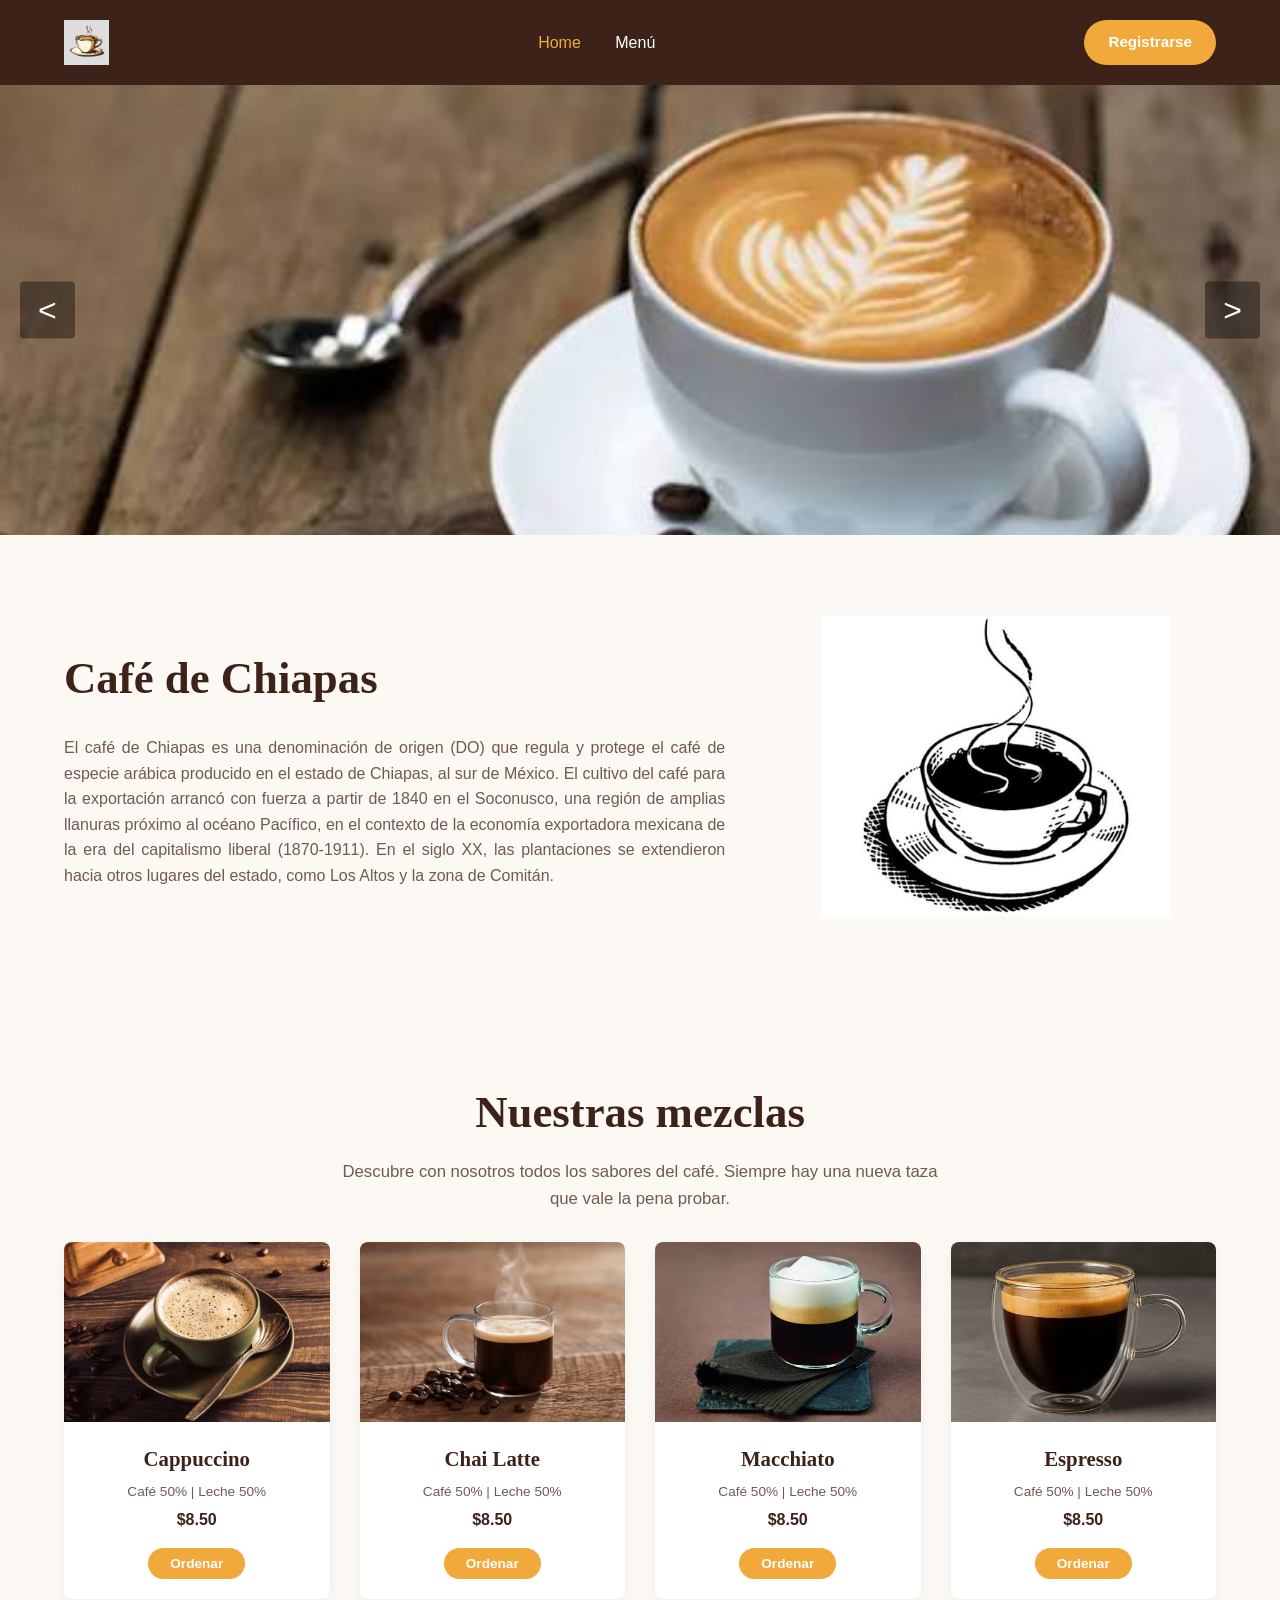
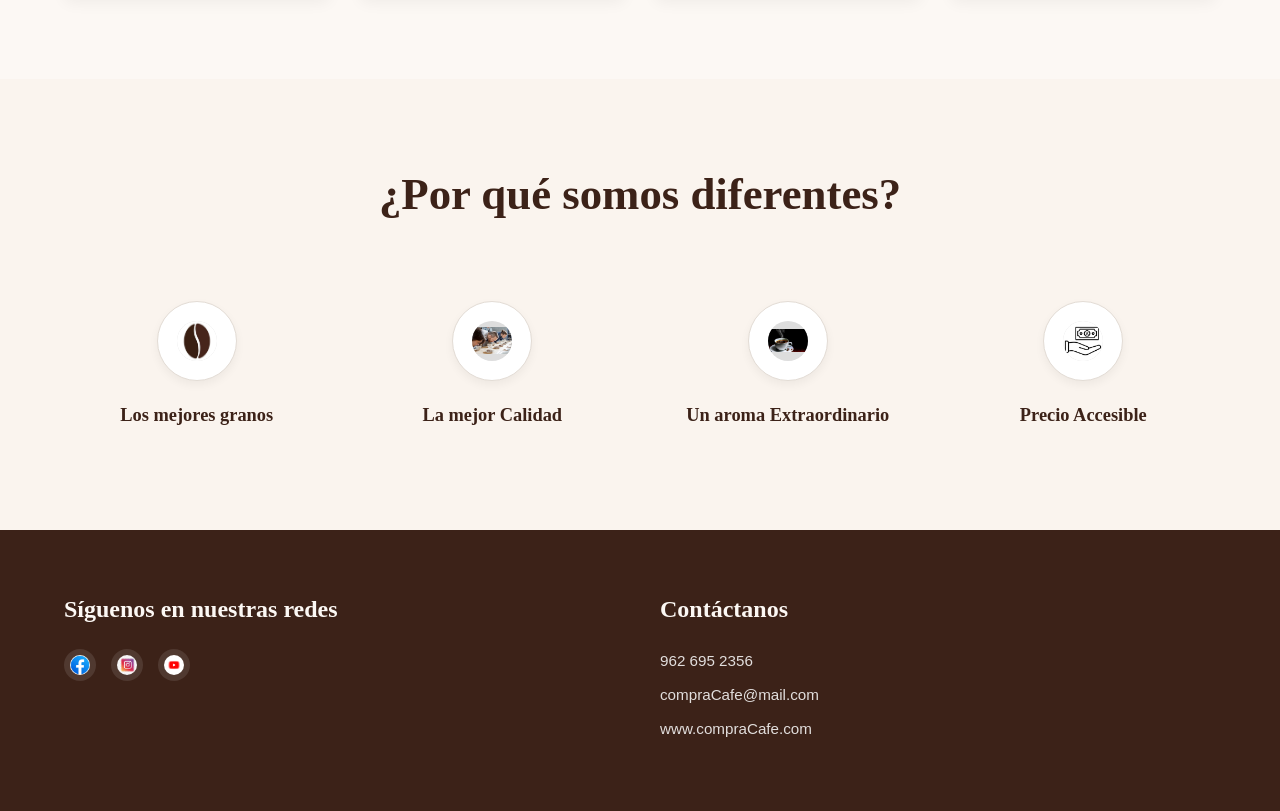
==== commit c73e5742: "examen2" ====
--- a/index.html
+++ b/index.html
@@ -1,178 +1,185 @@
 <!DOCTYPE html>
-<html lang="es">
+<html lang="en">
 <head>
     <meta charset="UTF-8">
     <meta name="viewport" content="width=device-width, initial-scale=1.0">
-    <title>Tienda tenis- Inicio</title>
+    <title>Document</title>
     <link rel="stylesheet" href="./CSS/style.css">
 </head>
 <body>
-
-    <header>
-        <div class="logo"><h1>AKINA<span>STYLE</span></h1>
-        
+    <header class="main-header">
+        <div class="container header-container">
+            <div class="logo">
+                <img src="IMAGENES/logo.png" alt="">
+            </div>
+            <nav class="nav-links">
+                <a href="#home" class="active">Home</a>
+                <a href="PAGINAS/menu.html">Menú</a>
+            </nav>
+            <a href="#" class="btn-register">Registrarse</a>
         </div>
-        <nav>
-            <ul>
-                <li><a>Inicio</a></li>
-                
-                <li><a href="./PAGINAS/pagina2.html">Catálogo</a></li>
-                <li><a href="./PAGINAS/carrito.html">Carrito</a></li>
-            </ul>
-        </nav>
     </header>
 
-    <main>
-        <section>
-            <div class="carousel-container">
-                <button class="carousel-btn btn-prev" onclick="moveCarousel(-1)">&#10094;</button>
-                <div class="carousel-track" id="carouselTrack">
-                    
-                    <div class="carousel-slide">
-                        <img src="./IMAGENES/donovan.jpg" alt="Nuevos Air Max Spectrum" class="carousel-img">
-                        <div class="carousel-content">
-                            <h2>Donovan Michell</h2>
-                            <p>nuevos tenis donovan michell</p>
-                        </div>
+    <section id="home" class="hero-section">
+    
+    <button class="slider-arrow prev-arrow" id="prevBtn">&lt;</button>
+    
+   
+    <div class="hero-slider">
+       
+        <div class="slide active">
+            <img src="IMAGENES/images2.jpeg" alt="Hero Background Coffee 1">
+        </div>
+       
+        <div class="slide">
+            <img src="IMAGENES/images1.jpeg" alt="Hero Background Coffee 2">
+        </div>
+       
+        <div class="slide">
+            <img src="IMAGENES/images3.jpeg" alt="Hero Background Coffee 3">
+        </div>
+        <div class="slide">
+            <img src="IMAGENES/images4.jpeg" alt="Hero Background Coffee 3">
+        </div>
+    </div>
+    
+    <!-- Botón Derecho -->
+    <button class="slider-arrow next-arrow" id="nextBtn">&gt;</button>
+</section>
+
+    <section class="about-section">
+        <div class="container about-grid">
+            <div class="about-text">
+                <h2>Café de Chiapas</h2>
+                <p>
+                    El café de Chiapas es una denominación de origen (DO) que regula y protege el café de especie arábica producido en el estado de Chiapas, al sur de México. El cultivo del café para la exportación arrancó con fuerza a partir de 1840 en el Soconusco, una región de amplias llanuras próximo al océano Pacífico, en el contexto de la economía exportadora mexicana de la era del capitalismo liberal (1870-1911). En el siglo XX, las plantaciones se extendieron hacia otros lugares del estado, como Los Altos y la zona de Comitán.
+                </p>
+            </div>
+            <div class="about-image">
+                <img src="IMAGENES/images5.jpeg" alt="Silueta de taza con granos de café">
+            </div>
+        </div>
+    </section>
+
+    <section id="menu" class="menu-section">
+        <div class="container text-center">
+            <h2>Nuestras mezclas</h2>
+            <p class="section-subtitle">Descubre con nosotros todos los sabores del café. Siempre hay una nueva taza que vale la pena probar.</p>
+            
+            
+
+            <!-- Grid de productos -->
+            <div class="products-grid">
+                <!-- Producto 1 -->
+                <div class="product-card">
+                    <div class="product-img-wrapper">
+                        <img src="IMAGENES/images6.jpeg" alt="Cappuccino">
                     </div>
-                    <div class="carousel-slide">
-                        <img src="./IMAGENES//carru.jpeg" alt="Nuevos Air Max Spectrum" class="carousel-img">
-                        <div class="carousel-content">
-                            <h2>Donocan MIchell</h2>
-                            <p>Tenis DOnovan MIchell</p>
-                        </div>
+                    <div class="product-info">
+                        <h3>Cappuccino</h3>
+                        <p class="product-desc">Café 50% | Leche 50%</p>
+                        <p class="product-price">$8.50</p>
+                        <button class="btn-order">Ordenar</button>
                     </div>
                 </div>
-                <button class="carousel-btn btn-next" onclick="moveCarousel(1)">&#10095;</button>
-            </div>
-        </section>
 
-        <section>
-            <h2 class="section-title">Modelos Más Vendidos</h2>
-            <div class="grid-container">
-                <div class="card">
-                    <div class="card-tag">TOP 1</div>
-                    <div class="card-img"><img src="./IMAGENES/images" alt="Classic Street Brown"></div>
-                    <div class="card-info">
-                        <h3>Adidas Campus</h3>
-                        <p class="price">$2200</p>
+                <!-- Producto 2 -->
+                <div class="product-card">
+                    <div class="product-img-wrapper">
+                        <img src="IMAGENES/images7.avif" alt="Chai Latte">
+                    </div>
+                    <div class="product-info">
+                        <h3>Chai Latte</h3>
+                        <p class="product-desc">Café 50% | Leche 50%</p>
+                        <p class="product-price">$8.50</p>
+                        <button class="btn-order">Ordenar</button>
                     </div>
                 </div>
-                <div class="card">
-                    <div class="card-tag">TOP 2</div>
-                    <div class="card-img"><img src="./IMAGENES/images (1).jpeg" alt="Classic Street Brown"></div>
-                    <div class="card-info">
-                        <h3>Running Adidas1</h3>
-                        <p class="price">$2100</p>
+
+                <!-- Producto 3 -->
+                <div class="product-card">
+                    <div class="product-img-wrapper">
+                        <img src="IMAGENES/images8.jpeg" alt="Macchiato">
+                    </div>
+                    <div class="product-info">
+                        <h3>Macchiato</h3>
+                        <p class="product-desc">Café 50% | Leche 50%</p>
+                        <p class="product-price">$8.50</p>
+                        <button class="btn-order">Ordenar</button>
                     </div>
                 </div>
-                <div class="card">
-                    <div class="card-tag">TOP 3</div>
-                    <div class="card-img"><img src="./IMAGENES/rosa.jpeg" alt="Classic Street Brown"></div>
-                    <div class="card-info">
-                        <h3>Pink Adidas</h3>
-                        <p class="price">Precio</p>
+
+                <!-- Producto 4 -->
+                <div class="product-card">
+                    <div class="product-img-wrapper">
+                        <img src="IMAGENES/images9.jpeg" alt="Espresso">
+                    </div>
+                    <div class="product-info">
+                        <h3>Espresso</h3>
+                        <p class="product-desc">Café 50% | Leche 50%</p>
+                        <p class="product-price">$8.50</p>
+                        <button class="btn-order">Ordenar</button>
                     </div>
                 </div>
-                <div class="card">
-                    <div class="card-tag">TOP 4</div>
-                    <div class="card-img"><img src="./IMAGENES/herden.jpeg" alt="Classic Street Brown"></div>
-                    <div class="card-info">
-                        <h3>Harden Vol.9</h3>
-                        <p class="price">$3000</p>
+            </div>
+        </div>
+    </section>
+    <!-- ¿POR QUÉ SOMOS DIFERENTES? -->
+    <section class="features-section">
+        <div class="container text-center">
+            <h2>¿Por qué somos diferentes?</h2>
+            <div class="features-grid">
+                <!-- Característica 1 -->
+                <div class="feature-card">
+                    <div class="feature-icon">
+                        <img src="IMAGENES/granos.jpeg" alt="Icono Granos">
                     </div>
+                    <h3>Los mejores granos</h3>
                 </div>
-                <div class="card">
-                    <div class="card-tag">TOP 5</div>
-                    <div class="card-img"><img src="./IMAGENES/ANT.jpeg" alt="Classic Street Brown"></div>
-                    <div class="card-info">
-                        <h3>Antony Edwars</h3>
-                        <p class="price">$1500</p>
+                <!-- Característica 2 -->
+                <div class="feature-card">
+                    <div class="feature-icon">
+                        <img src="IMAGENES/calidad.jpeg" alt="Icono Calidad">
                     </div>
+                    <h3>La mejor Calidad</h3>
                 </div>
-                <div class="card">
-                    <div class="card-tag">TOP 6</div>
-                    <div class="card-img"><img src="./IMAGENES/trae.jpeg" alt="Classic Street Brown"></div>
-                    <div class="card-info">
-                        <h3>Trae Young 3</h3>
-                        <p class="price">$3500</p>
+                <!-- Característica 3 -->
+                <div class="feature-card">
+                    <div class="feature-icon">
+                        <img src="IMAGENES/aroma.jpeg" alt="Icono Aroma">
                     </div>
+                    <h3>Un aroma Extraordinario</h3>
                 </div>
-                <div class="card">
-                    <div class="card-tag">TOP 7</div>
-                    <div class="card-img"><img src="./IMAGENES/donovan.jpg" alt="Classic Street Brown"></div>
-                    <div class="card-info">
-                        <h3>Donovan MIchell</h3>
-                        <p class="price">$1800</p>
+                <!-- Característica 4 -->
+                <div class="feature-card">
+                    <div class="feature-icon">
+                        <img src="IMAGENES/precio.png" alt="Icono Precio">
                     </div>
-                </div>
-                <div class="card">
-                    <div class="card-tag">TOP 8</div>
-                    <div class="card-img"><img src="./IMAGENES/harden2.jpeg" alt="Classic Street Brown"></div>
-                    <div class="card-info">
-                        <h3>Harden Vol6</h3>
-                        <p class="price">$2400</p>
-                    </div>
-                </div>
-                
-                
-            </div>
-        </section>
-
-        <section>
-            <h2 class="section-title">Ofertas Imperdibles</h2>
-            <div class="grid-container">
-                <div class="card">
-                    <div class="card-tag" style="background: red;">-30%</div>
-                    <div class="card-img"><img src="./IMAGENES/don.jpeg" alt="Runner Blue Pro"></div>
-                    <div class="card-info">
-                        <h3>D.O.N</h3>
-                        <p class="price"><span class="old-price">$3000</span>$2200</p>
-                    </div>
-                </div>
-                <div class="card">
-                    <div class="card-tag" style="background: red;">-30%</div>
-                    <div class="card-img"><img src="./IMAGENES/issue6.jpeg" alt="Runner Blue Pro"></div>
-                    <div class="card-info">
-                        <h3>Isssues 6</h3>
-                        <p class="price"><span class="old-price">$3000</span>$2200</p>
-                    </div>
-                </div>
-                
-            </div>
-        </section>
-
-        <section>
-            <h2 class="section-title">Nuestras Sucursales</h2>
-            <div class="sucursales-container">
-                <div class="sucursal-card">
-                    <h3>Suchiapa Centro</h3>
-                    <p>📍 Av.Principal col.Centro</p>
-                    <p>⏱️8:00am - 8:00 pm lunes-viernes</p>
-                </div>
-                <div class="sucursal-card">
-                    <h3>Plaza Norte</h3>
-                    <p>📍 centro comercial, plaza ambar</p>
-                    <p>⏱️8:00am-8:00pm</p>
-                </div>
-                <div class="sucursal-card">
-                    <h3>Plaza Sur</h3>
-                    <p>📍 Centro comercial, plaza sur</p>
-                    <p>⏱️8:00am - 8:00 pm lunes-viernes</p>
+                    <h3>Precio Accesible</h3>
                 </div>
             </div>
-        </section>
-    </main>
-
-    <footer>
-        <div class="social-links">
-            <a href="https://www.adidas.mx/" target="_blank">🏬Adidas</a>
-            <a href="https://www.facebook.com/adidas/?locale=es_LA" target="_blank">📷Facebook</a>
-            <a href="https://www.tiktok.com/@adidas?lang=es" target="_blank">📽️TikTok</a>
         </div>
-        <p>Examen Unidad 3 Tópicos. Todos los derechos reservados.</p>
+    </section>
+    <footer class="main-footer">
+        <div class="container footer-grid">
+            <div class="footer-socials">
+                <h4>Síguenos en nuestras redes</h4>
+                <div class="social-icons">
+                    <a href="https://www.facebook.com/?locale=es_LA"><img src="IMAGENES/face.jpeg" alt="Facebook"></a>
+                    <a href="https://www.instagram.com/"><img src="IMAGENES/insta.jpeg" alt="Instagram"></a>
+                    <a href="https://www.youtube.com/?hl=es"><img src="IMAGENES/yutu.png" alt="YouTube"></a>
+                    
+                </div>
+            </div>
+            <div class="footer-contact">
+                <h4>Contáctanos</h4>
+                <p>962 695 2356</p>
+                <p>compraCafe@mail.com</p>
+                <p>www.compraCafe.com</p>
+            </div>
+        </div>
     </footer>
-
-    <script src="./JS/script.js"></script>
+    <script src="JSS/script.js"></script>
+    
 </body>
 </html>
--- a/CSS/style.css
+++ b/CSS/style.css
@@ -1,290 +1,495 @@
---- VARIABLES Y ESTILOS GLOBALES --- */
-:root {
-    --primary: #ff0000;
-    --accent: #fb8e8c;
-    --light: #f1f2f6;
-    --text: #ffffff;
-    --white: #ffffff;
-    --shadow: 0 4px 15px rgba(0,0,0,0.1);
-    --transition: all 0.3s ease;
-}
-
+/* RESET GENERAL */
 * {
     margin: 0;
     padding: 0;
     box-sizing: border-box;
-    font-family: 'Segoe UI', Tahoma, Geneva, Verdana, sans-serif;
-}
-
-.body {
-    background-color: var(--light);
-    color: var(--text);
+}
+
+:root {
+    --primary-dark: #3c2218;     /* Color café oscuro principal */
+    --accent-orange: #f2a93b;    /* Color naranja de botones */
+    --accent-hover: #d18d2a;     /* Hover de botones */
+    --bg-cream: #fcf8f4;         /* Fondo crema claro de la página */
+    --bg-card: #ffffff;          /* Fondo de las tarjetas de productos */
+    --text-main: #fefefe;        /* Color de texto principal */
+    --text-light: #705a52;       /* Color de texto secundario/bajada */
+    --font-serif: 'Playfair Display', Georgia, serif;
+    --font-sans: 'Poppins', sans-serif;
+}
+
+body {
+    background-color: var(--bg-cream);
+    font-family: var(--font-sans);
+    color: var(--text-main);
     line-height: 1.6;
 }
 
-.a {
-    text-decoration: none;
-    color: inherit;
-}
-
-/* --- HEADER Y NAVEGACIÓN --- */
-.header {
-    background-color: var(--primary);
-    color: var(--white);
-    padding: 1rem 2rem;
+.container {
+    width: 90%;
+    max-width: 1200px;
+    margin: 0 auto;
+}
+
+.text-center {
+    text-align: center;
+}
+
+/* NAVBAR */
+.main-header {
+    background-color: #3c2218;
+    padding: 20px 0;
     position: sticky;
     top: 0;
     z-index: 1000;
+}
+
+.header-container {
     display: flex;
     justify-content: space-between;
     align-items: center;
-    box-shadow: var(--shadow);
-}
-
-.logo h1 {
-    font-size: 1.8rem;
-    font-weight: 800;
-    letter-spacing: 1px;
-}
-
-.logo span {
-    color: red;
-}
-.logo img{
-    width: 6%;
-    height: 6%;
-}
-
-nav ul {
-    display: flex;
-    list-style: none;
-    gap: 2rem;
-}
-
-nav a {
+}
+
+.logo img {
+    height: 45px;
+    display: block;
+    /* Estilo temporal para visualizar el espacio de la imagen */
+    background-color: #ddd;
+    min-width: 45px;
+}
+
+.nav-links a {
+    text-decoration: none;
+    color: var(--text-main);
+    font-weight: 500;
+    margin: 0 15px;
+    font-size: 1rem;
+    transition: color 0.3s ease;
+}
+
+.nav-links a:hover, .nav-links a.active {
+    color: var(--accent-orange);
+}
+
+.btn-register {
+    background-color: var(--accent-orange);
+    color: #fff;
+    text-decoration: none;
+    padding: 10px 24px;
+    border-radius: 50px;
     font-weight: 600;
-    font-size: 1.1rem;
-    cursor: pointer;
-    transition: var(--transition);
-}
-
-.nav a:hover, nav a.active {
-    color: blue;
-}
-
-.section-title {
-    text-align: center;
-    font-size: 2rem;
-    margin: 3rem 0 1.5rem;
+    font-size: 0.95rem;
+    transition: background-color 0.3s ease, transform 0.2s ease;
+}
+
+.btn-register:hover {
+    background-color: var(--accent-hover);
+    transform: translateY(-2px);
+}
+
+/* HERO SECTION (SLIDER) */
+.hero-section {
     position: relative;
-    text-transform: uppercase;
-}
-
-.section-title::after {
-    content: '';
-    display: block;
-    width: 50px;
-    height: 4px;
-    background-color: var(--accent);
-    margin: 0.5rem auto 0;
-    border-radius: 2px;
-}
-
-/* --- PRODUCT CARDS (REUTILIZABLES) --- */
-.grid-container {
-    display: grid;
-    grid-template-columns: repeat(auto-fit, minmax(250px, 1fr));
-    gap: 2rem;
-    padding: 0 2rem;
-    max-width: 1200px;
-    margin: 0 auto;
-}
-
-.card {
-    background: var(--white);
-    border-radius: 10px;
+    width: 100%;
+    height: 450px;
+    background-color: #e3dcd5; /* Color alternativo en lo que carga tu imagen */
+    display: flex;
+    align-items: center;
+    justify-content: space-between;
     overflow: hidden;
-    box-shadow: var(--shadow);
-    transition: var(--transition);
-    position: relative;
-}
-
-.card:hover {
-    transform: translateY(-5px);
-}
-
-.card-img {
-    width: 100%;
-    height: 220px;
-    background-color: #ddd;
-    display: flex;
-    align-items: center;
-    justify-content: center;
-    font-weight: bold;
-    color: #777;
-    font-size: 1.2rem;
-}
-
-.card-info {
-    padding: 1.5rem;
-}
-
-.card-tag {
-    position: absolute;
-    top: 10px;
-    left: 10px;
-    background: red;
-    color: black;
-    padding: 0.3rem 0.7rem;
-    font-size: 0.8rem;
-    font-weight: bold;
-    border-radius: 5px;
-}
-
-.price {
-    font-size: 1.2rem;
-    font-weight: 700;
-    color: var(--primary);
-    margin-top: 0.5rem;
-}
-
-.old-price {
-    text-decoration: line-through;
-    color: #888;
-    font-size: 0.9rem;
-    margin-right: 0.5rem;
-}
-
-/* --- PÁGINA DE INICIO: Carrusel --- */
-.carousel-container {
-    max-width: 1200px;
-    margin: 2rem auto;
-    position: relative;
-    overflow: hidden;
-    border-radius: 15px;
-    box-shadow: var(--shadow);
-    height: 400px;
-}
-
-.carousel-track {
-    display: flex;
-    height: 100%;
-    transition: transform 0.5s ease-in-out;
-}
-
-.carousel-slide {
-    min-width: 100%;
-    height: 100%;
-    display: flex;
-    align-items: center;
-    justify-content: center;
-    flex-direction: column;
-    color: white;
-    text-align: center;
-    background-size: cover;
-    background-position: center;
-    background-blend-mode: overlay;
-    background-color: rgba(0,0,0,0.4);
-}
-
-.carousel-slide h2 { font-size: 3rem; margin-bottom: 1rem; }
-.carousel-slide p { font-size: 1.2rem; }
-
-.carousel-btn {
+}
+
+.hero-content-wrapper {
+    width: 100%;
+    height: 100%;
+}
+
+.hero-section img {
+    width: 100%;
+    height: 100%;
+    object-fit: cover;
+    display: block;
+}
+
+.slider-arrow {
     position: absolute;
     top: 50%;
     transform: translateY(-50%);
-    background: rgba(255,255,255,0.7);
+    background: rgba(0, 0, 0, 0.3);
     border: none;
-    width: 50px;
-    height: 50px;
+    color: #fff;
+    font-size: 2rem;
+    padding: 10px 18px;
+    cursor: pointer;
+    z-index: 10;
+    transition: background 0.3s ease;
+    border-radius: 4px;
+}
+
+.slider-arrow:hover {
+    background: rgba(0, 0, 0, 0.6);
+}
+
+.prev-arrow {
+    left: 20px;
+}
+
+.next-arrow {
+    right: 20px;
+}
+
+/* ABOUT SECTION (CAFÉ DE CHIAPAS) */
+.about-section {
+    padding: 80px 0;
+}
+
+.about-grid {
+    display: grid;
+    grid-template-columns: 1.2fr 0.8fr;
+    gap: 50px;
+    align-items: center;
+}
+
+.about-text h2 {
+    font-family: var(--font-serif);
+    font-size: 2.8rem;
+    color: var(--primary-dark);
+    margin-bottom: 20px;
+}
+
+.about-text p {
+    font-size: 1rem;
+    color: var(--text-light);
+    text-align: justify;
+}
+
+.about-image img {
+    width: 100%;
+    max-width: 350px;
+    height: auto;
+    display: block;
+    margin: 0 auto;
+    /* Estilo temporal */
+    background-color: #eee;
+    min-height: 250px;
+}
+
+/* MENU SECTION */
+.menu-section {
+    padding: 80px 0;
+}
+
+.menu-section h2 {
+    font-family: var(--font-serif);
+    font-size: 2.8rem;
+    color: var(--primary-dark);
+    margin-bottom: 10px;
+}
+
+.section-subtitle {
+    font-size: 1.05rem;
+    color: var(--text-light);
+    max-width: 600px;
+    margin: 0 auto 30px auto;
+}
+
+/* Toggle Filter */
+.menu-filter {
+    display: inline-flex;
+    background-color: #fff;
+    padding: 6px;
+    border-radius: 50px;
+    border: 1px solid #e3dcd5;
+    margin-bottom: 50px;
+}
+
+.filter-btn {
+    border: none;
+    background: none;
+    padding: 8px 24px;
+    font-family: var(--font-sans);
+    font-size: 0.9rem;
+    font-weight: 500;
+    border-radius: 50px;
+    cursor: pointer;
+    transition: all 0.3s ease;
+    color: var(--text-light);
+}
+
+.filter-btn.active {
+    background-color: var(--primary-dark);
+    color: #fff;
+}
+
+/* Grid de Productos */
+.products-grid {
+    display: grid;
+    grid-template-columns: repeat(auto-fit, minmax(220px, 1fr));
+    gap: 30px;
+}
+
+.product-card {
+    background-color: var(--bg-card);
+    border-radius: 8px;
+    overflow: hidden;
+    box-shadow: 0 4px 15px rgba(0,0,0,0.05);
+    transition: transform 0.3s ease, box-shadow 0.3s ease;
+    display: flex;
+    flex-direction: column;
+}
+
+.product-card:hover {
+    transform: translateY(-5px);
+    box-shadow: 0 8px 25px rgba(0,0,0,0.1);
+}
+
+.product-img-wrapper {
+    width: 100%;
+    height: 180px;
+    background-color: #eee; /* Marcador de posición visual */
+}
+
+.product-img-wrapper img {
+    width: 100%;
+    height: 100%;
+    object-fit: cover;
+    display: block;
+}
+
+.product-info {
+    padding: 20px;
+    display: flex;
+    flex-direction: column;
+    align-items: center;
+    flex-grow: 1;
+}
+
+.product-info h3 {
+    font-family: var(--font-serif);
+    font-size: 1.3rem;
+    color: var(--primary-dark);
+    margin-bottom: 5px;
+}
+
+.product-desc {
+    font-size: 0.85rem;
+    color: var(--text-light);
+    margin-bottom: 5px;
+}
+
+.product-price {
+    font-weight: 700;
+    color: var(--primary-dark);
+    margin-bottom: 15px;
+}
+
+.btn-order {
+    background-color: var(--accent-orange);
+    color: #fff;
+    border: none;
+    padding: 8px 22px;
+    border-radius: 50px;
+    font-family: var(--font-sans);
+    font-weight: 600;
+    font-size: 0.85rem;
+    cursor: pointer;
+    transition: background-color 0.3s ease;
+}
+
+.btn-order:hover {
+    background-color: var(--accent-hover);
+}
+
+/* FEATURES SECTION */
+.features-section {
+    padding: 80px 0;
+    background-color: #faf4ee;
+}
+
+.features-section h2 {
+    font-family: var(--font-serif);
+    font-size: 2.8rem;
+    color: var(--primary-dark);
+    margin-bottom: 50px;
+}
+
+.features-grid {
+    display: grid;
+    grid-template-columns: repeat(auto-fit, minmax(200px, 1fr));
+    gap: 30px;
+}
+
+.feature-card {
+    background: transparent;
+    padding: 20px;
+    display: flex;
+    flex-direction: column;
+    align-items: center;
+}
+
+.feature-icon {
+    width: 80px;
+    height: 80px;
+    background-color: #fff;
+    border-radius: 50px;
+    display: flex;
+    align-items: center;
+    justify-content: center;
+    box-shadow: 0 4px 10px rgba(0,0,0,0.05);
+    margin-bottom: 15px;
+    border: 1px solid #e3dcd5;
+}
+
+.feature-icon img {
+    width: 40px;
+    height: 40px;
+    object-fit: contain;
+    /* Estilo temporal */
+    background-color: #ddd;
     border-radius: 50%;
+}
+
+.feature-card h3 {
+    font-family: var(--font-serif);
+    font-size: 1.15rem;
+    color: var(--primary-dark);
+    margin-top: 5px;
+}
+
+/* FOOTER */
+.main-footer {
+    background-color: var(--primary-dark);
+    color: #fff;
+    padding: 60px 0;
+}
+
+.footer-grid {
+    display: grid;
+    grid-template-columns: 1fr 1fr;
+    gap: 40px;
+}
+
+.footer-socials h4, .footer-contact h4 {
+    font-family: var(--font-serif);
     font-size: 1.5rem;
+    margin-bottom: 20px;
+    color: #fcf8f4;
+}
+
+.social-icons {
+    display: flex;
+    gap: 15px;
+}
+
+.social-icons a img {
+    width: 32px;
+    height: 32px;
+    background-color: rgba(255, 255, 255, 0.1);
+    border-radius: 50%;
+    padding: 6px;
+    display: block;
+    transition: background-color 0.3s ease;
+}
+
+.social-icons a img:hover {
+    background-color: var(--accent-orange);
+}
+
+.footer-contact p {
+    font-size: 0.95rem;
+    margin-bottom: 10px;
+    opacity: 0.85;
+}
+
+/* RESPONSIVE DESIGN (Media Queries) */
+@media (max-width: 768px) {
+    .about-grid {
+        grid-template-columns: 1fr;
+        text-align: center;
+    }
+    
+    .about-text p {
+        text-align: center;
+    }
+
+    .footer-grid {
+        grid-template-columns: 1fr;
+        text-align: center;
+    }
+
+    .social-icons {
+        justify-content: center;
+    }
+
+    .header-container {
+        flex-direction: column;
+        gap: 15px;
+    }
+}
+
+/* HERO SECTION (CARRUSEL) */
+.hero-section {
+    position: relative;
+    width: 100%;
+    height: 450px;
+    background-color: #e3dcd5;
+    overflow: hidden;
+}
+
+.hero-slider {
+    width: 100%;
+    height: 100%;
+    position: relative;
+}
+
+/* Estilo de cada diapositiva */
+.slide {
+    position: absolute;
+    top: 0;
+    left: 0;
+    width: 100%;
+    height: 100%;
+    opacity: 0;
+    transition: opacity 0.8s ease-in-out; /* Transición suave */
+    z-index: 1;
+}
+
+/* Cuando la diapositiva esté activa se muestra */
+.slide.active {
+    opacity: 1;
+    z-index: 2;
+}
+
+.slide img {
+    width: 100%;
+    height: 100%;
+    object-fit: cover;
+    display: block;
+}
+
+/* Ajuste de flechas para que queden siempre arriba de las imágenes */
+.slider-arrow {
+    position: absolute;
+    top: 50%;
+    transform: translateY(-50%);
+    background: rgba(0, 0, 0, 0.4);
+    border: none;
+    color: #fff;
+    font-size: 2rem;
+    padding: 10px 18px;
     cursor: pointer;
-    transition: var(--transition);
-    z-index: 10;
-}
-
-.carousel-btn:hover { background: var(--accent); color: white; }
-.btn-prev { left: 20px; }
-.btn-next { right: 20px; }
-
-/* Sucursales */
-.sucursales-container {
-    display: grid;
-    grid-template-columns: repeat(auto-fit, minmax(300px, 1fr));
-    gap: 2rem;
-    padding: 0 2rem 3rem;
-    max-width: 1200px;
-    margin: 0 auto;
-}
-
-.sucursal-card {
-    background: white;
-    padding: 2rem;
-    border-radius: 10px;
-    box-shadow: var(--shadow);
-    border-left: 5px solid red;
-}
-
-/* --- PÁGINA DE CATÁLOGO: Filtros --- */
-.filter-buttons {
-    display: flex;
-    justify-content: center;
-    gap: 1rem;
-    margin-bottom: 2rem;
-    flex-wrap: wrap;
-    
-}
-
-.filter-btn {
-    padding: 0.6rem 1.5rem;
-    border: 2px solid black;
-    background: transparent;
-    font-weight: 600;
-    border-radius: 25px;
-    cursor: pointer;
-    transition: var(--transition);
-}
-
-.filter-btn.active, .filter-btn:hover {
-    background:red;
-    color: var(--white);
-}
-
-/* --- FOOTER --- */
-.footerr {
-    background-color: var(--primary);
-    color: var(--white);
-    text-align: center;
-    padding: 3rem 2rem 1.5rem;
-    margin-top: 4rem;
-}
-
-.social-links {
-    display: flex;
-    justify-content: center;
-    gap: 2rem;
-    margin-bottom: 1.5rem;
-}
-
-.social-links a {
-    font-size: 1.1rem;
-    font-weight: 600;
-    transition: var(--transition);
-}
-
-.social-links a:hover {
-    color: var(--accent);
-}
-
-.footer p {
-    font-size: 0.9rem;
-    color: #888;
-}
-.card-img img {
-    width: 100%;
-    height: 100%;
-    object-fit: cover; /* Mantiene la proporción del calzado recortando los excesos */
-    display: block;
+    z-index: 10; /* Asegura que queden sobre la slide activa */
+    transition: background 0.3s ease;
+    border-radius: 4px;
+}
+
+.slider-arrow:hover {
+    background: rgba(0, 0, 0, 0.7);
+}
+
+.prev-arrow {
+    left: 20px;
+}
+
+.next-arrow {
+    right: 20px;
 }
